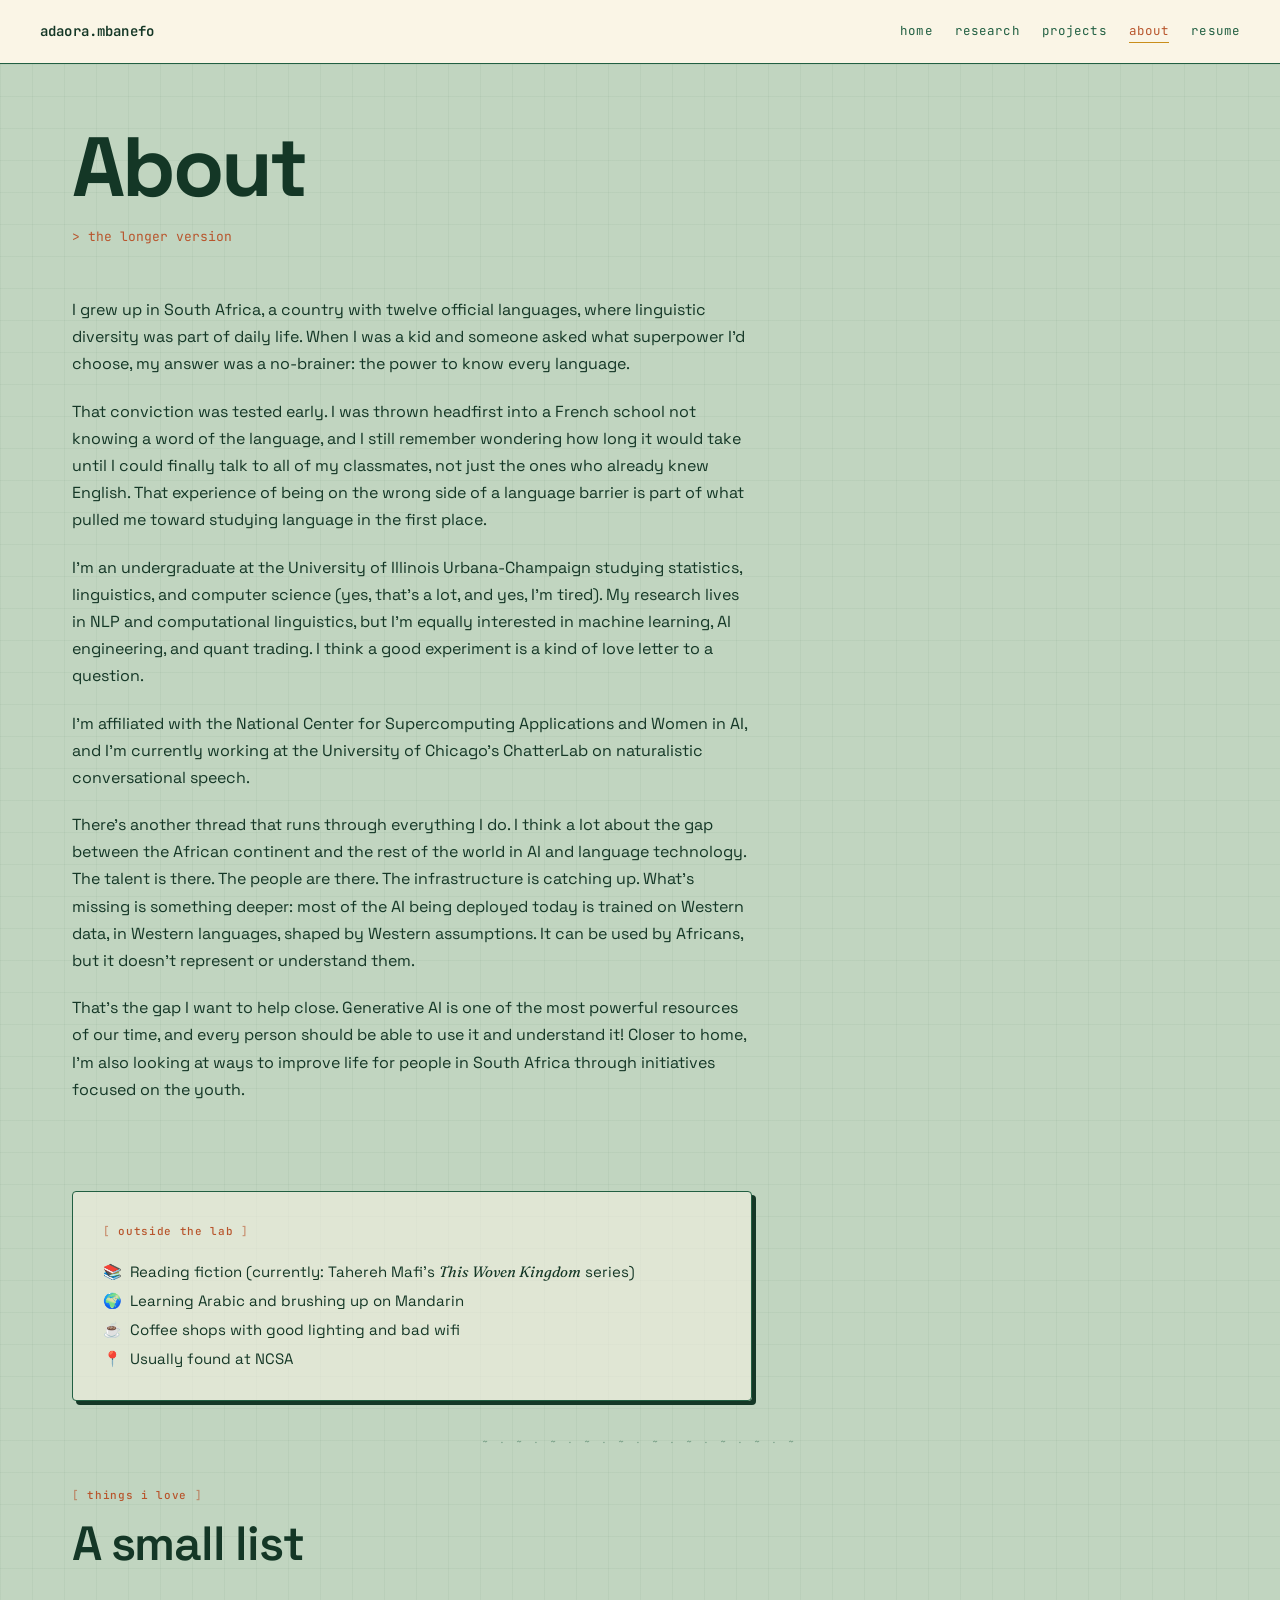
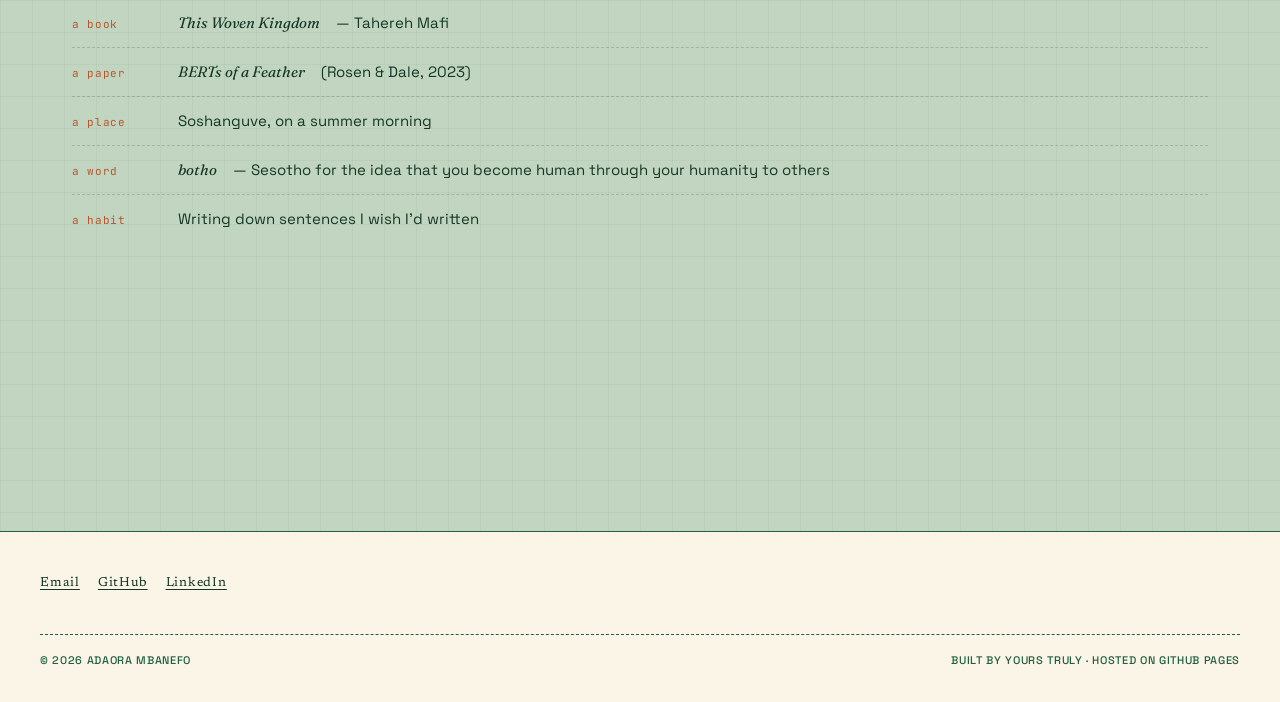
==== about/index.html @ de164f48 "techy style update" ====
<!DOCTYPE html>
<html lang="en">
<head>
  <meta charset="UTF-8">
  <meta name="viewport" content="width=device-width, initial-scale=1.0">
  <title>About — Adaora Mbanefo</title>
  <meta name="description" content="A little about Adaora — beyond the research.">
  <link rel="stylesheet" type="text/css" href="/style.css">
</head>
<body>

  <header>
    <div class="nav-inner">
      <a href="/" class="brand">adaora.mbanefo</a>
      <nav>
        <ul>
          <li><a href="/">home</a></li>
          <li><a href="/research/">research</a></li>
          <li><a href="/projects/">projects</a></li>
          <li><a href="/about/" class="active">about</a></li>
          <li><a href="/resume/">resume</a></li>
        </ul>
      </nav>
    </div>
  </header>

  <main>

    <section class="reveal page-head">
      <h1 class="page-title">About</h1>
      <p class="page-subtitle">&gt; the longer version</p>
    </section>

    <section class="about-body">
      <p>
        I grew up in South Africa, a country with twelve official
        languages, where linguistic diversity was part of daily life.
        When I was a kid and someone asked what superpower I'd choose,
        my answer was a no-brainer: the power to know every language.
      </p>

      <p>
        That conviction was tested early. I was thrown headfirst into a
        French school not knowing a word of the language, and I still
        remember wondering how long it would take until I could finally
        talk to all of my classmates, not just the ones who already knew
        English. That experience of being on the wrong side of a
        language barrier is part of what pulled me toward studying
        language in the first place.
      </p>

      <p>
        I'm an undergraduate at the University of Illinois Urbana-Champaign
        studying statistics, linguistics, and computer science (yes,
        that's a lot, and yes, I'm tired). My research lives in NLP and
        computational linguistics, but I'm equally interested in machine
        learning, AI engineering, and quant trading. I think a good
        experiment is a kind of love letter to a question.
      </p>

      <p>
        I'm affiliated with the National Center for Supercomputing
        Applications and Women in AI, and I'm currently working at the
        University of Chicago's ChatterLab on naturalistic conversational
        speech.
      </p>

      <p>
        There's another thread that runs through everything I do. I
        think a lot about the gap between the African continent and the
        rest of the world in AI and language technology. The talent is
        there. The people are there. The infrastructure is catching up.
        What's missing is something deeper: most of the AI being
        deployed today is trained on Western data, in Western languages,
        shaped by Western assumptions. It can be used by Africans, but
        it doesn't represent or understand them.
      </p>

      <p>
        That's the gap I want to help close. Generative AI is one of the
        most powerful resources of our time, and every person should be
        able to use it and understand it! Closer to home, I'm also
        looking at ways to improve life for people in South Africa
        through initiatives focused on the youth.
      </p>
    </section>

    <div class="about-lab-block">
      <p class="eyebrow" style="margin-bottom: 16px;">outside the lab</p>
      <ul class="outside-list">
        <li>📚 &nbsp;Reading fiction (currently: Tahereh Mafi's <em>This Woven Kingdom</em> series)</li>
        <li>🌍 &nbsp;Learning Arabic and brushing up on Mandarin</li>
        <li>☕ &nbsp;Coffee shops with good lighting and bad wifi</li>
        <li>📍 &nbsp;Usually found at NCSA</li>
      </ul>
    </div>

    <div class="ascii-rule">~ &middot; ~ &middot; ~ &middot; ~ &middot; ~ &middot; ~ &middot; ~ &middot; ~ &middot; ~ &middot; ~</div>

    <!-- things i love -->
    <section>
      <p class="eyebrow">things i love</p>
      <h2>A small list</h2>
      <div class="things-list">
        <ul>
          <li><span class="kind">a book</span><em>This Woven Kingdom</em> &mdash; Tahereh Mafi</li>
          <li><span class="kind">a paper</span><em>BERTs of a Feather</em> (Rosen &amp; Dale, 2023)</li>
          <li><span class="kind">a place</span>Soshanguve, on a summer morning</li>
          <li><span class="kind">a word</span><em>botho</em> &mdash; Sesotho for the idea that you become human through your humanity to others</li>
          <li><span class="kind">a habit</span>Writing down sentences I wish I'd written</li>
        </ul>
      </div>
    </section>

  </main>

  <footer>
    <div class="footer-inner">
      <div>
        <div class="footer-links">
          <a href="mailto:adaorambanefo@gmail.com">Email</a>
          <a href="https://github.com/adodobird8" target="_blank" rel="noopener">GitHub</a>
          <a href="https://www.linkedin.com/in/adaora-mbanefo/" target="_blank" rel="noopener">LinkedIn</a>
        </div>
      </div>
      <div class="footer-copy">
        <span>&copy; 2026 Adaora Mbanefo</span>
        <span>Built by yours truly &middot; Hosted on GitHub Pages</span>
      </div>
    </div>
  </footer>

  <script src="/script.js" defer></script>
</body>
</html>
---- style.css ----
/* adaora mbanefo's personal site.
   sage + cream + mustard. serif body, characterful display. */

@import url('https://fonts.googleapis.com/css2?family=Caveat:wght@400;500&family=Fraunces:ital,opsz,wght,SOFT,WONK@0,9..144,400..700,0..100,0..1;1,9..144,400..700,0..100,0..1&family=JetBrains+Mono:wght@400;500;600&family=Newsreader:ital,opsz,wght@0,6..72,400..700;1,6..72,400..700&family=Space+Grotesk:wght@400;500;600;700&display=swap');

:root {
  --sage:        #c1d5c0;   /* original bg, kept */
  --sage-soft:   #d4e3d3;
  --sage-deep:   #a8c4a7;
  --forest:      #215f42;   /* original text, kept */
  --forest-ink:  #143726;
  --cream:       #faf5e6;
  --cream-warm:  #f3ead2;
  --mustard:     #c98e1a;
  --rust:        #b8552c;
  --ink:         #1a1a1a;

  --serif:      'Fraunces', 'Cormorant Garamond', Georgia, serif;
  --serif-body: 'Newsreader', 'Source Serif', Georgia, serif;
  --mono:       'Space Grotesk', 'Helvetica Neue', sans-serif;
  --mono-code:  'JetBrains Mono', 'Menlo', monospace;
  --sans-bold:  'Space Grotesk', 'Helvetica Neue', sans-serif;
  --script:     'Caveat', cursive;

  --maxw: 1200px;
}

* { box-sizing: border-box; }

html { scroll-behavior: smooth; }

body {
  font-family: var(--serif-body);
  font-size: 16px;
  line-height: 1.7;
  color: var(--forest-ink);
  background-color: var(--sage);
  margin: 0;
  padding: 0;
  /* techy grid pattern */
  background-image:
    linear-gradient(rgba(20,55,38,0.04) 1px, transparent 1px),
    linear-gradient(90deg, rgba(20,55,38,0.04) 1px, transparent 1px);
  background-size: 32px 32px;
}

::selection { background: var(--mustard); color: var(--cream); }

/* header / nav */

header {
  background: var(--cream);
  border-bottom: 1px solid var(--forest);
  padding: 18px 32px;
  position: sticky;
  top: 0;
  z-index: 50;
}

.nav-inner {
  max-width: var(--maxw);
  margin: 0 auto;
  display: flex;
  justify-content: space-between;
  align-items: center;
  flex-wrap: wrap;
  gap: 16px;
}

.brand {
  font-family: var(--mono-code);
  font-size: 14px;
  font-weight: 600;
  letter-spacing: 0.01em;
  color: var(--forest-ink);
  text-decoration: none;
  display: flex;
  align-items: baseline;
  gap: 8px;
}
.brand .dot { color: var(--mustard); font-size: 20px; line-height: 0; }

nav ul {
  list-style: none;
  margin: 0;
  padding: 0;
  display: flex;
  flex-wrap: wrap;
  gap: 22px;
}

nav ul li a {
  color: var(--forest);
  text-decoration: none;
  font-family: var(--mono-code);
  font-size: 12.5px;
  font-weight: 400;
  letter-spacing: 0.01em;
  text-transform: none;
  position: relative;
  padding: 4px 0;
  transition: color 0.2s;
}

nav ul li a::after {
  content: "";
  position: absolute;
  left: 0;
  bottom: 0;
  width: 0;
  height: 1.5px;
  background: var(--mustard);
  transition: width 0.25s ease;
}

nav ul li a:hover { color: var(--rust); }
nav ul li a:hover::after { width: 100%; }
nav ul li a.active { color: var(--rust); }
nav ul li a.active::after { width: 100%; }

/* layout */

main {
  max-width: var(--maxw);
  margin: 0 auto;
  padding: 64px 32px 120px;
}

section { margin-bottom: 88px; }

/* typography */

h1, h2, h3 {
  font-family: var(--serif);
  font-weight: 450;
  color: var(--forest-ink);
  font-variation-settings: 'SOFT' 50, 'WONK' 0;
}

h1 {
  font-family: var(--sans-bold);
  font-size: clamp(56px, 11vw, 124px);
  line-height: 0.92;
  letter-spacing: -0.045em;
  margin: 0 0 8px;
  font-weight: 700;
  padding-bottom: 4px;
}

h1 .accent { color: var(--mustard); font-style: normal; font-weight: 700; }

.name-pronunciation {
  font-family: var(--script);
  font-size: 40px;
  font-weight: 500;
  color: var(--rust);
  margin: 0;
  letter-spacing: 0.01em;
  line-height: 1;
  display: inline-block;
}

h2 {
  font-family: var(--sans-bold);
  font-size: clamp(32px, 5vw, 48px);
  line-height: 1.1;
  letter-spacing: -0.025em;
  margin: 0 0 24px;
  font-weight: 600;
  padding-bottom: 4px;
}

h3 {
  font-family: var(--sans-bold);
  font-size: 22px;
  line-height: 1.25;
  margin: 0 0 8px;
  font-weight: 600;
  letter-spacing: -0.015em;
  padding-bottom: 2px;
}

.eyebrow {
  font-family: var(--mono-code);
  font-size: 11px;
  font-weight: 500;
  letter-spacing: 0.06em;
  text-transform: lowercase;
  color: var(--rust);
  margin-bottom: 14px;
  display: inline-block;
}
.eyebrow::before {
  content: "[ ";
  opacity: 0.6;
}
.eyebrow::after {
  content: " ]";
  opacity: 0.6;
}

p { margin: 0 0 18px; }

a { color: var(--forest); text-decoration: underline; text-decoration-thickness: 1px; text-underline-offset: 3px; }
a:hover { color: var(--rust); }

/* hero */

.hero {
  padding-top: 24px;
  padding-bottom: 32px;
  position: relative;
}

.hero .meta {
  display: block;
  font-family: var(--mono-code);
  font-size: 12px;
  font-weight: 400;
  letter-spacing: 0.01em;
  text-transform: none;
  color: var(--forest);
  margin-bottom: 28px;
}
.hero .meta::before {
  content: "~/ ";
  color: var(--rust);
  font-weight: 500;
}
.hero .meta span {
  display: inline;
  margin-right: 4px;
}
.hero .meta span::before {
  content: "";
  display: none;
}
.hero .meta span:not(:last-child)::after {
  content: " · ";
  color: var(--forest);
  opacity: 0.4;
  margin: 0 4px;
}

.hero-bio {
  max-width: 640px;
  font-family: var(--sans-bold);
  font-size: 16px;
  font-weight: 400;
  line-height: 1.65;
  margin-top: 26px;
}

/* card / panel */

.panel {
  background: var(--cream);
  border: 1px solid var(--forest);
  padding: 28px 32px;
  position: relative;
}

.panel + .panel { margin-top: 20px; }

.panel-warm {
  background: var(--cream-warm);
}

/* dashed divider in the indie-web spirit */
.divider {
  border: none;
  border-top: 1px dashed var(--forest);
  margin: 64px 0;
  opacity: 0.5;
}

/* two-column */

.two-col {
  display: grid;
  grid-template-columns: 1fr 1fr;
  gap: 48px;
}
@media (max-width: 720px) {
  .two-col { grid-template-columns: 1fr; gap: 32px; }
}

/* tag chips */

.chips {
  display: flex;
  flex-wrap: wrap;
  gap: 12px 14px;
  margin-top: 16px;
  padding: 4px 0 6px;
}
.chip {
  font-family: var(--mono-code);
  font-size: 12.5px;
  font-weight: 400;
  letter-spacing: 0.005em;
  padding: 9px 16px;
  background: var(--cream);
  border: 1px solid var(--forest);
  color: var(--forest-ink);
  border-radius: 999px;
  display: inline-block;
  box-shadow: 3px 3px 0 var(--forest-ink);
  transform: translate(-1.5px, -1.5px);
  transition: transform 0.2s cubic-bezier(0.34, 1.56, 0.64, 1), box-shadow 0.2s, background 0.2s;
  cursor: default;
  white-space: nowrap;
}
.chip:hover {
  transform: translate(-4px, -4px);
  box-shadow: 6px 6px 0 var(--forest-ink);
  background: var(--cream-warm);
}
.chip-mustard {
  background: var(--mustard);
  color: var(--forest-ink);
  border-color: var(--forest-ink);
  font-weight: 600;
}
.chip-mustard::before { content: "→ "; }
.chip-mustard:hover { background: var(--mustard); }

/* project / research grid */

.grid {
  display: grid;
  grid-template-columns: repeat(2, 1fr);
  gap: 24px;
}
@media (max-width: 720px) {
  .grid { grid-template-columns: 1fr; }
}

.card {
  background: var(--cream);
  border: 1px solid var(--forest);
  padding: 28px;
  display: flex;
  flex-direction: column;
  gap: 12px;
  transition: transform 0.3s cubic-bezier(0.34, 1.56, 0.64, 1), box-shadow 0.3s;
  position: relative;
}
.card:hover {
  transform: translate(-4px, -4px);
  box-shadow: 8px 8px 0 var(--forest-ink);
}

/* Scroll-reveal: sections fade up as they enter view */
.reveal-on-scroll {
  opacity: 0;
  transform: translateY(24px);
  transition: opacity 0.7s ease, transform 0.7s cubic-bezier(0.22, 1, 0.36, 1);
}
.reveal-on-scroll.is-visible {
  opacity: 1;
  transform: translateY(0);
}

/* Floating background doodles */
.doodle {
  position: absolute;
  pointer-events: none;
  opacity: 0.35;
  z-index: 0;
}
.doodle-squiggle {
  animation: doodle-drift 8s ease-in-out infinite;
}
@keyframes doodle-drift {
  0%, 100% { transform: translate(0, 0) rotate(0deg); }
  50% { transform: translate(4px, -6px) rotate(3deg); }
}
.card .card-meta {
  font-family: var(--mono);
  font-size: 11px;
  letter-spacing: 0.12em;
  text-transform: uppercase;
  color: var(--rust);
}
.card h3 { font-size: 26px; margin: 0; }
.card p { font-size: 14px; margin: 0; }
.card .card-links {
  margin-top: auto;
  display: flex;
  gap: 16px;
  font-size: 12px;
  letter-spacing: 0.06em;
  text-transform: uppercase;
  padding-top: 12px;
}

/* workshop / "coming soon" section */

.workshop-intro {
  font-family: var(--serif);
  font-style: italic;
  font-size: 24px;
  color: var(--forest);
  margin: 0 0 36px;
  letter-spacing: 0.01em;
}

.workshop-grid {
  display: grid;
  grid-template-columns: repeat(2, 1fr);
  gap: 16px;
  margin-top: 16px;
}
@media (max-width: 720px) {
  .workshop-grid { grid-template-columns: 1fr; }
}

.workshop-card {
  border: 1.5px dashed var(--forest);
  background: rgba(243, 234, 210, 0.5);
  padding: 22px 24px;
  border-radius: 4px;
  display: flex;
  flex-direction: column;
  gap: 14px;
}
.workshop-card h3 {
  font-family: var(--sans-bold);
  font-size: 19px;
  font-weight: 600;
  letter-spacing: -0.015em;
  line-height: 1.1;
  margin: 0;
  color: var(--forest-ink);
}

.workshop-pending {
  text-align: center;
  font-family: var(--mono);
  font-size: 12px;
  letter-spacing: 0.4em;
  text-transform: uppercase;
  color: var(--rust);
  margin-top: 44px;
  font-style: italic;
  opacity: 0.85;
}

/* research entries */

.research-entries {
  margin-top: 24px;
}
.research-entry {
  border-left: 2px solid var(--forest);
  padding: 4px 0 4px 26px;
  margin-bottom: 44px;
}
.research-lab {
  font-family: var(--mono-code);
  font-size: 12px;
  color: var(--rust);
  margin: 0 0 8px;
  letter-spacing: 0.01em;
}
.research-entry h2 {
  font-family: var(--sans-bold);
  font-size: clamp(22px, 3vw, 28px);
  font-weight: 600;
  letter-spacing: -0.015em;
  line-height: 1.12;
  margin: 0 0 10px;
}
.research-people {
  font-family: var(--mono-code);
  font-size: 12.5px;
  color: var(--forest);
  margin: 0 0 16px;
}
.research-people .with-label {
  color: var(--rust);
  font-size: 12.5px;
  margin-right: 6px;
}
.research-entry p {
  font-family: var(--sans-bold);
  max-width: 720px;
  font-size: 14.5px;
  line-height: 1.65;
  margin: 0 0 12px;
}
.research-entry p:last-child {
  margin-bottom: 0;
}

/* lists for research */

.pubs { list-style: none; margin: 0; padding: 0; }
.pubs li {
  border-top: 1px solid var(--forest);
  padding: 24px 0;
  display: grid;
  grid-template-columns: 100px 1fr;
  gap: 24px;
  align-items: start;
}
.pubs li:last-child { border-bottom: 1px solid var(--forest); }
.pubs .year {
  font-family: var(--mono);
  font-size: 13px;
  letter-spacing: 0.1em;
  color: var(--rust);
  padding-top: 4px;
}
.pubs .pub-title { font-family: var(--serif); font-size: 22px; line-height: 1.25; margin-bottom: 8px; }
.pubs .pub-meta { font-size: 13px; color: var(--forest); margin-bottom: 6px; }
.pubs .pub-status {
  display: inline-block;
  font-family: var(--mono);
  font-size: 10px;
  letter-spacing: 0.1em;
  text-transform: uppercase;
  padding: 3px 8px;
  background: var(--sage-soft);
  border: 1px solid var(--forest);
  margin-top: 6px;
}
@media (max-width: 600px) {
  .pubs li { grid-template-columns: 1fr; gap: 8px; }
}

/* resume styles */

.resume {
  background: var(--cream);
  border: 1px solid var(--forest);
  padding: 56px 64px;
}
@media (max-width: 720px) {
  .resume { padding: 32px 24px; }
}

.resume h2 {
  font-size: 36px;
  margin-top: 36px;
  margin-bottom: 16px;
  border-bottom: 1px solid var(--forest);
  padding-bottom: 8px;
}
.resume h2:first-of-type { margin-top: 0; }
.resume .resume-item { margin-bottom: 20px; }
.resume .resume-item .row {
  display: flex;
  justify-content: space-between;
  flex-wrap: wrap;
  gap: 8px;
  margin-bottom: 4px;
}
.resume .resume-item .role { font-weight: 700; }
.resume .resume-item .when {
  font-family: var(--mono);
  font-size: 12px;
  color: var(--rust);
  letter-spacing: 0.06em;
}
.resume .resume-item ul {
  margin: 6px 0 0;
  padding-left: 18px;
  font-size: 14px;
}
.resume .resume-item ul li { margin-bottom: 4px; }

.resume .download {
  display: inline-block;
  margin-top: 24px;
  padding: 10px 20px;
  background: var(--mustard);
  color: var(--cream);
  text-decoration: none;
  font-family: var(--mono);
  font-size: 12px;
  letter-spacing: 0.12em;
  text-transform: uppercase;
  border: 1px solid var(--forest-ink);
  transition: transform 0.2s;
}
.resume .download:hover { transform: translate(-2px, -2px); box-shadow: 4px 4px 0 var(--forest-ink); color: var(--cream); }

/* currently — bulletin board with sticky notes */

.corkboard {
  display: grid;
  grid-template-columns: repeat(2, 1fr);
  gap: 24px 18px;
  padding: 22px 8px 30px;
}
@media (max-width: 620px) {
  .corkboard { grid-template-columns: 1fr; }
}

.sticky {
  padding: 22px 20px;
  min-height: 90px;
  font-family: var(--serif-body);
  font-size: 14.5px;
  line-height: 1.55;
  color: var(--forest-ink);
  position: relative;
  transition: transform 0.3s cubic-bezier(0.34, 1.56, 0.64, 1), box-shadow 0.3s;
  box-shadow: 3px 4px 0 rgba(20,55,38,0.15);
}
.sticky:hover {
  transform: scale(1.05) rotate(0deg) !important;
  box-shadow: 5px 6px 0 rgba(20,55,38,0.25);
  z-index: 10;
}
.sticky em {
  font-family: var(--serif);
  font-variation-settings: 'SOFT' 60;
}
.sticky-label {
  font-family: var(--mono);
  font-size: 10px;
  font-weight: 600;
  letter-spacing: 0.14em;
  text-transform: uppercase;
  color: var(--rust);
  margin-bottom: 8px;
  display: block;
}
.sticky-1 { background: #f5e2a3; transform: rotate(-2.5deg); }
.sticky-2 { background: #f3ead2; transform: rotate(1.5deg); }
.sticky-3 { background: #e8d5c4; transform: rotate(-1deg); }
.sticky-4 { background: #d4e3d3; transform: rotate(2deg); }

.pushpin {
  position: absolute;
  top: -6px;
  left: 50%;
  transform: translateX(-50%);
  width: 12px;
  height: 12px;
  border-radius: 50%;
  background: radial-gradient(circle at 30% 30%, #d63d2a, #8b1a0f);
  box-shadow: 0 2px 3px rgba(0,0,0,0.3);
}

/* section headings with permanent squiggle underline */

.section-h {
  display: inline-block;
  position: relative;
  padding-bottom: 14px;
}
.section-h .squiggle {
  position: absolute;
  bottom: 0;
  left: 0;
  width: 100%;
  height: 10px;
  overflow: visible;
}

/* hero — hand-drawn arrow to adore-ah (flex layout, tip aligned to text center) */

.pron-wrap {
  display: inline-flex;
  align-items: center;
  gap: 4px;
  margin-top: 14px;
}
.arrow-to-pron {
  width: 130px;
  height: 40px;
  flex-shrink: 0;
  pointer-events: none;
}

/* techy project cards */

.project-grid {
  display: grid;
  grid-template-columns: repeat(2, 1fr);
  gap: 16px;
  margin-top: 16px;
}
@media (max-width: 720px) {
  .project-grid { grid-template-columns: 1fr; }
}
.project-card {
  border: 1px solid var(--forest);
  background: var(--cream);
  padding: 22px 24px;
  border-radius: 4px;
  box-shadow: 4px 4px 0 var(--forest-ink);
  transition: transform 0.2s cubic-bezier(0.34, 1.56, 0.64, 1), box-shadow 0.2s;
  display: flex;
  flex-direction: column;
}
.project-card:hover {
  transform: translate(-3px, -3px);
  box-shadow: 7px 7px 0 var(--forest-ink);
}
.project-card .p-meta {
  font-family: var(--mono-code);
  font-size: 10.5px;
  color: var(--rust);
  letter-spacing: 0.04em;
  margin-bottom: 8px;
}
.project-card h3 {
  font-family: var(--sans-bold);
  font-size: 19px;
  font-weight: 600;
  letter-spacing: -0.015em;
  margin: 0 0 8px;
}
.project-card p {
  font-family: var(--sans-bold);
  font-size: 13.5px;
  line-height: 1.55;
  margin: 0 0 14px;
  color: var(--forest-ink);
}
.p-tags { display: flex; flex-wrap: wrap; gap: 6px; margin-top: auto; }
.p-tags span {
  font-family: var(--mono-code);
  font-size: 10px;
  padding: 4px 9px;
  border: 1px solid rgba(20,55,38,0.3);
  border-radius: 999px;
  color: var(--forest);
}
.p-links {
  margin-top: 14px;
  font-family: var(--mono-code);
  font-size: 12px;
}
.p-links a { color: var(--forest); text-decoration: none; border-bottom: 1px dashed var(--forest); }
.p-links a:hover { color: var(--rust); border-color: var(--rust); }
.workshop-intro {
  font-family: var(--mono-code);
  font-size: 13px;
  color: var(--forest);
  margin: 0 0 16px;
  opacity: 0.8;
}

/* internal page headers (techy) */

.page-head { margin-bottom: 48px; }
.page-title {
  font-family: var(--sans-bold);
  font-size: clamp(48px, 8vw, 84px);
  font-weight: 700;
  letter-spacing: -0.035em;
  line-height: 0.95;
  margin: 0;
  color: var(--forest-ink);
}
.page-subtitle {
  font-family: var(--mono-code);
  font-size: 13px;
  color: var(--rust);
  margin: 14px 0 0;
}
.page-subtitle a { color: var(--forest); }
.more-coming {
  text-align: center;
  font-family: var(--mono-code);
  font-size: 13px;
  color: var(--forest);
  opacity: 0.7;
}

/* about page body */

.about-body {
  max-width: 680px;
}
.about-body p {
  font-family: var(--sans-bold);
  font-size: 16px;
  line-height: 1.7;
  margin: 0 0 20px;
  color: var(--forest-ink);
}
.about-lab-block {
  border: 1px solid var(--forest);
  background: rgba(250, 245, 230, 0.55);
  padding: 26px 30px;
  border-radius: 4px;
  box-shadow: 4px 4px 0 var(--forest-ink);
  max-width: 680px;
  margin-top: 36px;
}
.outside-list {
  list-style: none;
  padding: 0;
  margin: 0;
  font-family: var(--sans-bold);
  font-size: 15px;
  line-height: 1.95;
}
.outside-list em { font-family: var(--serif); font-style: italic; }

/* about — things i love list */

.things-list ul { list-style: none; padding: 0; margin: 0; }
.things-list li {
  font-family: var(--sans-bold);
  font-size: 15px;
  line-height: 1.6;
  padding: 12px 0;
  border-bottom: 1px dashed rgba(20,55,38,0.2);
  display: flex;
  gap: 16px;
  align-items: baseline;
}
.things-list li:last-child { border-bottom: none; }
.things-list .kind {
  font-family: var(--mono-code);
  font-size: 11px;
  color: var(--rust);
  letter-spacing: 0.06em;
  flex-shrink: 0;
  width: 90px;
}
.things-list em { font-family: var(--serif); font-style: italic; }

/* rotating tesseract wireframe (techy background element) */
.tesseract-bg {
  position: absolute;
  top: 0;
  right: -180px;
  width: 480px;
  height: 480px;
  opacity: 0.45;
  pointer-events: none;
  animation: tesseract-spin 60s linear infinite;
  z-index: 1;
}
.tesseract-bg svg { width: 100%; height: 100%; display: block; }
@keyframes tesseract-spin {
  from { transform: rotate(0deg); }
  to   { transform: rotate(360deg); }
}
@media (max-width: 720px) {
  .tesseract-bg {
    width: 320px; height: 320px;
    right: -120px; opacity: 0.3;
  }
}
.hero { position: relative; overflow-x: hidden; overflow-y: visible; }
.hero > * { position: relative; z-index: 2; }
.hero > .tesseract-bg { z-index: 1; }

/* motivation block — code-comment framing (replaces africa panel) */

.motivation-block {
  border: 1px solid var(--forest);
  background: rgba(250, 245, 230, 0.55);
  padding: 34px 36px 30px;
  border-radius: 4px;
  font-family: var(--sans-bold);
  font-size: 15.5px;
  line-height: 1.65;
  color: var(--forest-ink);
  position: relative;
  max-width: 720px;
  box-shadow: 4px 4px 0 var(--forest-ink);
  margin-top: 16px;
}
.motivation-block::before {
  content: "// why this matters";
  position: absolute;
  top: -10px;
  left: 26px;
  background: var(--sage);
  padding: 0 12px;
  font-family: var(--mono-code);
  font-size: 11px;
  color: var(--rust);
  letter-spacing: 0.02em;
}
.motivation-block p { margin: 0 0 12px; }
.motivation-block p:last-child { margin-bottom: 0; }
.motivation-block em {
  font-family: var(--serif);
  font-style: italic;
  color: var(--forest);
}

/* africa-shaped focus panel (uses actual SVG file with overlay text) */

.africa-panel {
  max-width: 560px;
  margin: 0 auto;
}
.africa-map {
  position: relative;
  width: 100%;
}
.africa-img {
  width: 100%;
  height: auto;
  display: block;
}
.africa-overlay {
  position: absolute;
  top: 20%;
  left: 22%;
  right: 22%;
  font-family: var(--serif-body);
  color: var(--forest-ink);
}
.africa-overlay .eyebrow {
  font-family: var(--mono);
  font-size: 10px;
  font-weight: 600;
  letter-spacing: 0.1em;
  text-transform: uppercase;
  color: var(--rust);
  margin: 0 0 8px;
  display: flex;
  align-items: center;
  gap: 6px;
}
.africa-overlay .eyebrow::before {
  content: "";
  display: inline-block;
  width: 14px;
  height: 1px;
  background: var(--rust);
}
.africa-overlay ul {
  list-style: none;
  padding: 0;
  margin: 0;
  font-size: 11px;
  line-height: 1.5;
}
.africa-overlay li {
  margin-bottom: 4px;
}
.africa-overlay em {
  font-family: var(--serif);
  font-style: italic;
}
@media (max-width: 720px) {
  .africa-overlay {
    top: 22%;
    left: 24%;
    right: 22%;
    font-size: 10px;
  }
  .africa-overlay ul { font-size: 10px; }
}

/* corner star on featured work card */

.corner-star {
  position: absolute;
  top: -10px;
  right: -10px;
  transform: rotate(15deg);
  z-index: 2;
}

/* work card colour variations (straight, but not monochrome) */

.card-cream { background: var(--cream); }
.card-warm  { background: var(--cream-warm); }
.card-sage  { background: var(--sage-soft); }

/* footer */

footer {
  background: var(--cream);
  border-top: 1px solid var(--forest);
  padding: 40px 32px 32px;
  margin-top: 80px;
}
.footer-inner {
  max-width: var(--maxw);
  margin: 0 auto;
  display: flex;
  flex-wrap: wrap;
  gap: 32px;
  justify-content: space-between;
  align-items: flex-end;
}
.footer-links {
  display: flex;
  flex-wrap: wrap;
  gap: 18px;
  font-size: 13px;
  letter-spacing: 0.06em;
}
.footer-links a { color: var(--forest-ink); }
.footer-tag {
  font-family: var(--serif);
  font-style: italic;
  font-size: 18px;
  color: var(--forest);
}
.footer-copy {
  width: 100%;
  font-family: var(--mono);
  font-size: 11px;
  letter-spacing: 0.06em;
  text-transform: uppercase;
  font-weight: 500;
  color: var(--forest);
  border-top: 1px dashed var(--forest);
  padding-top: 16px;
  margin-top: 8px;
  display: flex;
  justify-content: space-between;
  flex-wrap: wrap;
  gap: 12px;
}

/* decorative monospace flourish */

.ascii-rule {
  font-family: var(--mono);
  font-size: 10px;
  letter-spacing: 0.5em;
  color: var(--forest);
  opacity: 0.5;
  margin: 32px 0;
  text-align: center;
  white-space: nowrap;
  overflow: hidden;
}

/* page-load reveal */
@keyframes rise {
  from { opacity: 0; transform: translateY(8px); }
  to   { opacity: 1; transform: translateY(0); }
}
.reveal > * { animation: rise 0.7s ease both; }
.reveal > *:nth-child(1) { animation-delay: 0.05s; }
.reveal > *:nth-child(2) { animation-delay: 0.15s; }
.reveal > *:nth-child(3) { animation-delay: 0.25s; }
.reveal > *:nth-child(4) { animation-delay: 0.35s; }
.reveal > *:nth-child(5) { animation-delay: 0.45s; }
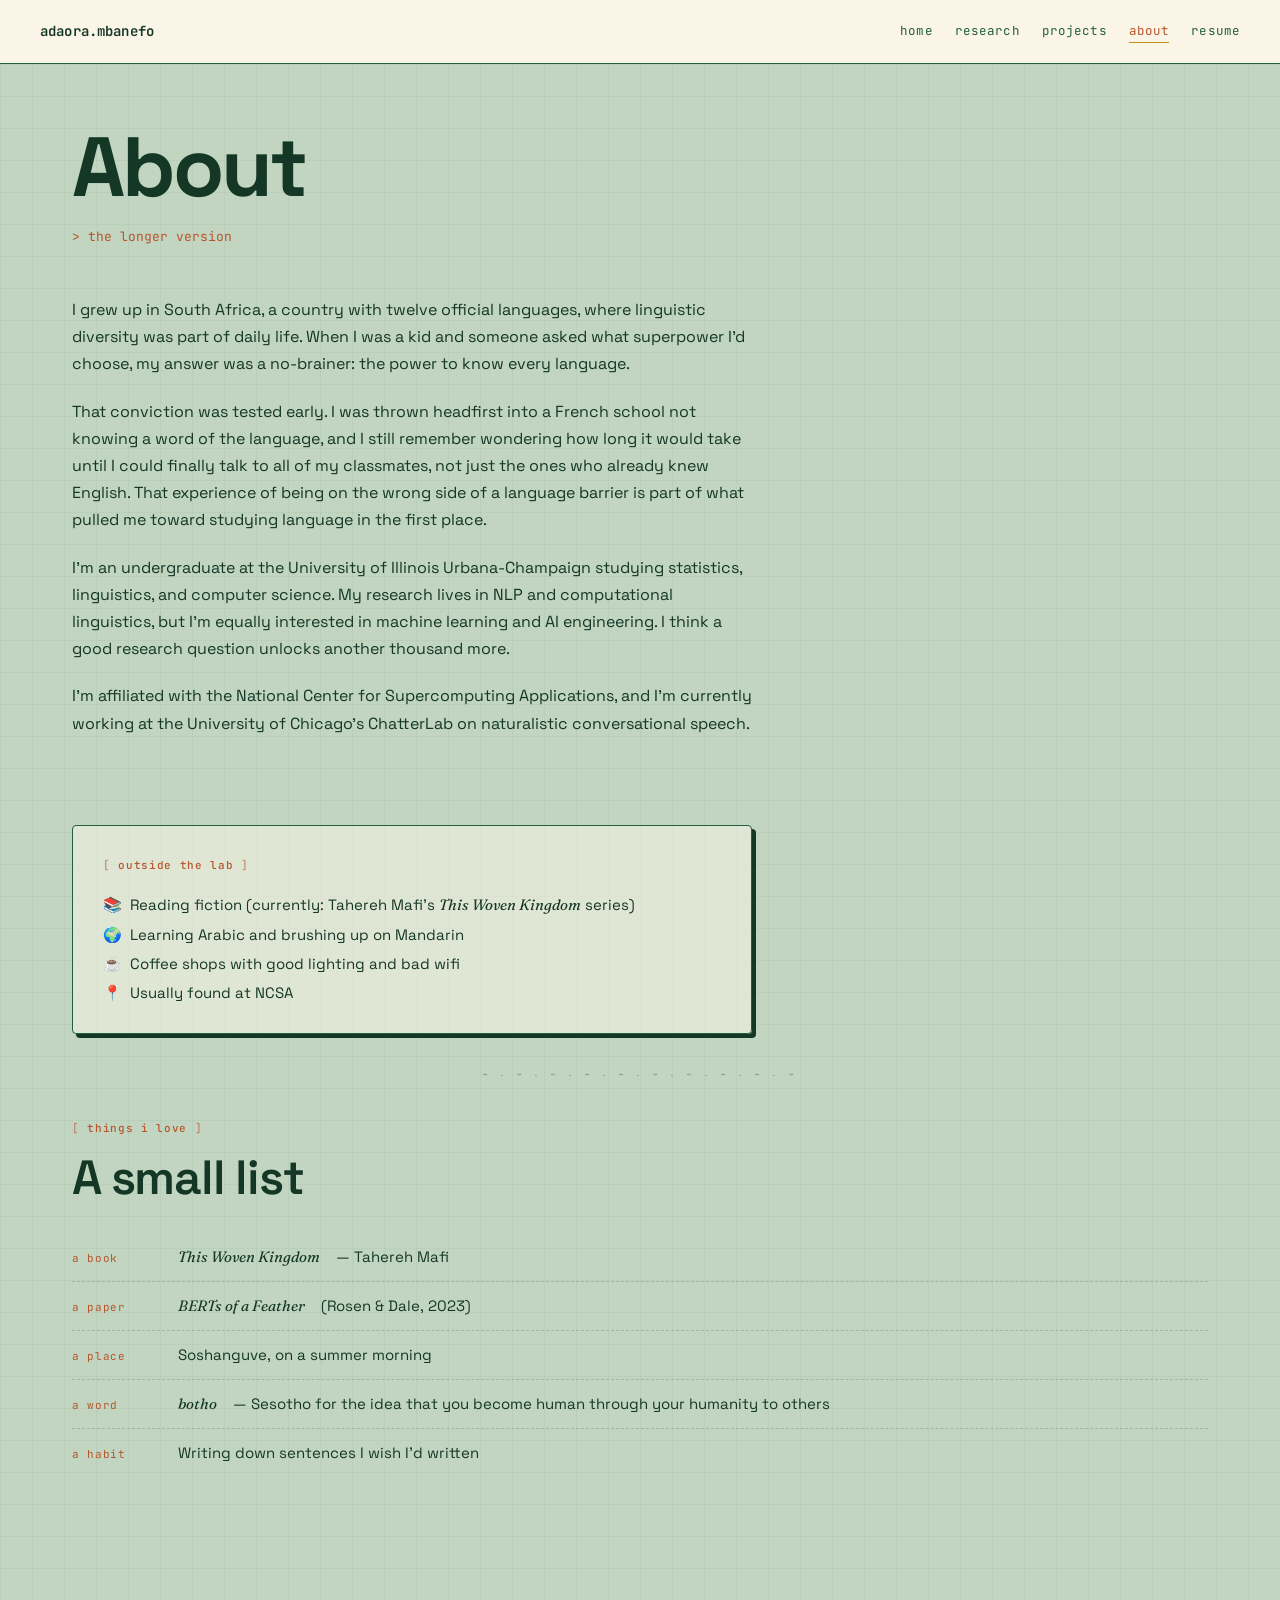
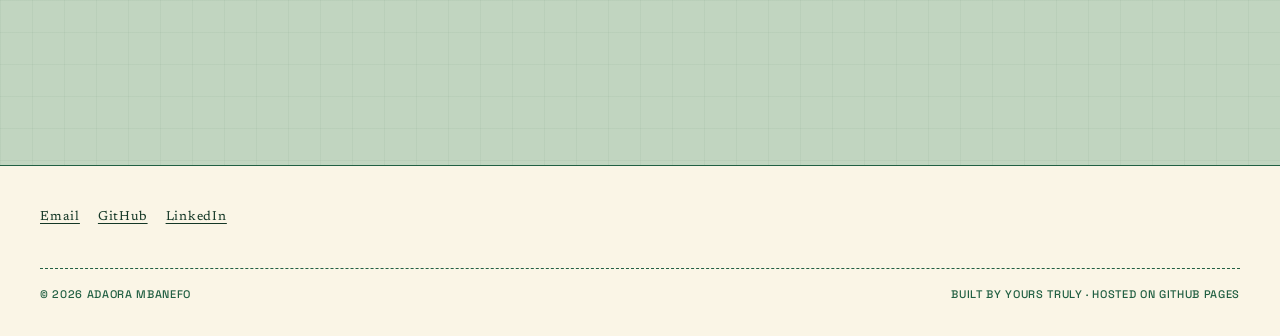
==== commit f0586727: "rotating cube fix" ====
--- a/about/index.html
+++ b/about/index.html
@@ -51,37 +51,16 @@
 
       <p>
         I'm an undergraduate at the University of Illinois Urbana-Champaign
-        studying statistics, linguistics, and computer science (yes,
-        that's a lot, and yes, I'm tired). My research lives in NLP and
-        computational linguistics, but I'm equally interested in machine
-        learning, AI engineering, and quant trading. I think a good
-        experiment is a kind of love letter to a question.
+        studying statistics, linguistics, and computer science. My research
+        lives in NLP and computational linguistics, but I'm equally
+        interested in machine learning and AI engineering. I think a good
+        research question unlocks another thousand more.
       </p>
 
       <p>
         I'm affiliated with the National Center for Supercomputing
-        Applications and Women in AI, and I'm currently working at the
-        University of Chicago's ChatterLab on naturalistic conversational
-        speech.
-      </p>
-
-      <p>
-        There's another thread that runs through everything I do. I
-        think a lot about the gap between the African continent and the
-        rest of the world in AI and language technology. The talent is
-        there. The people are there. The infrastructure is catching up.
-        What's missing is something deeper: most of the AI being
-        deployed today is trained on Western data, in Western languages,
-        shaped by Western assumptions. It can be used by Africans, but
-        it doesn't represent or understand them.
-      </p>
-
-      <p>
-        That's the gap I want to help close. Generative AI is one of the
-        most powerful resources of our time, and every person should be
-        able to use it and understand it! Closer to home, I'm also
-        looking at ways to improve life for people in South Africa
-        through initiatives focused on the youth.
+        Applications, and I'm currently working at the University of
+        Chicago's ChatterLab on naturalistic conversational speech.
       </p>
     </section>
 
--- a/style.css
+++ b/style.css
@@ -281,8 +281,13 @@
   grid-template-columns: 1fr 1fr;
   gap: 48px;
 }
+.interests-cols {
+  grid-template-columns: 1.2fr 0.8fr;
+  align-items: start;
+}
 @media (max-width: 720px) {
   .two-col { grid-template-columns: 1fr; gap: 32px; }
+  .interests-cols { grid-template-columns: 1fr; }
 }
 
 /* tag chips */
@@ -325,6 +330,20 @@
 .chip-mustard::before { content: "→ "; }
 .chip-mustard:hover { background: var(--mustard); }
 
+/* see-through workshop bubbles */
+.chip-ghost {
+  background: transparent;
+  box-shadow: none;
+  transform: none;
+  border-style: dashed;
+  color: var(--forest);
+}
+.chip-ghost:hover {
+  background: rgba(250, 245, 230, 0.4);
+  box-shadow: none;
+  transform: translateY(-2px);
+}
+
 /* project / research grid */
 
 .grid {
@@ -471,6 +490,7 @@
   letter-spacing: -0.015em;
   line-height: 1.12;
   margin: 0 0 10px;
+  max-width: 720px;
 }
 .research-people {
   font-family: var(--mono-code);
@@ -829,30 +849,28 @@
 }
 .things-list em { font-family: var(--serif); font-style: italic; }
 
-/* rotating tesseract wireframe (techy background element) */
+/* rotating tesseract wireframe (techy background element, SVG self-animates) */
 .tesseract-bg {
   position: absolute;
-  top: 0;
-  right: -180px;
-  width: 480px;
-  height: 480px;
-  opacity: 0.45;
+  top: 40px;
+  right: -60px;
+  width: 400px;
+  height: 400px;
+  opacity: 0.4;
   pointer-events: none;
-  animation: tesseract-spin 60s linear infinite;
   z-index: 1;
 }
 .tesseract-bg svg { width: 100%; height: 100%; display: block; }
-@keyframes tesseract-spin {
-  from { transform: rotate(0deg); }
-  to   { transform: rotate(360deg); }
-}
-@media (max-width: 720px) {
+@media (max-width: 900px) {
   .tesseract-bg {
-    width: 320px; height: 320px;
-    right: -120px; opacity: 0.3;
+    width: 280px; height: 280px;
+    right: -40px; top: 20px; opacity: 0.28;
   }
 }
-.hero { position: relative; overflow-x: hidden; overflow-y: visible; }
+@media (max-width: 620px) {
+  .tesseract-bg { display: none; }
+}
+.hero { position: relative; overflow-x: clip; overflow-y: visible; }
 .hero > * { position: relative; z-index: 2; }
 .hero > .tesseract-bg { z-index: 1; }
 
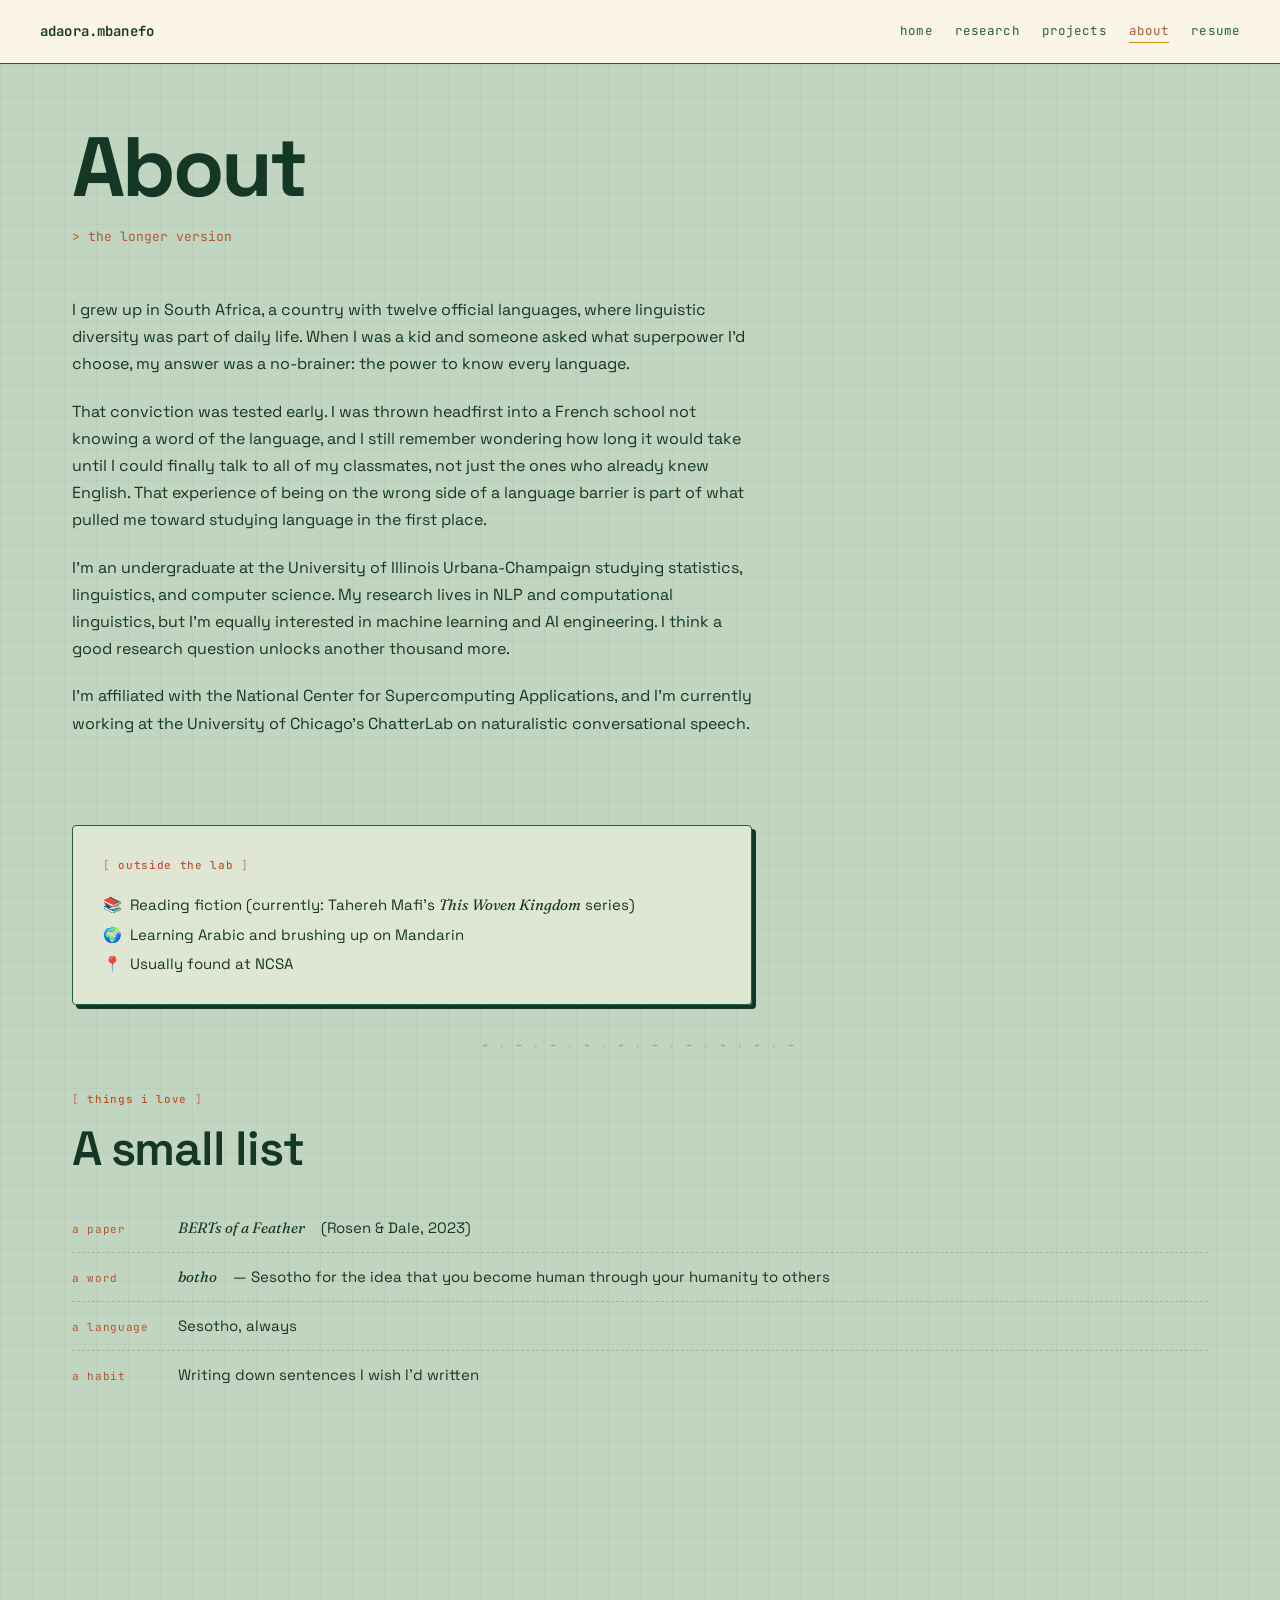
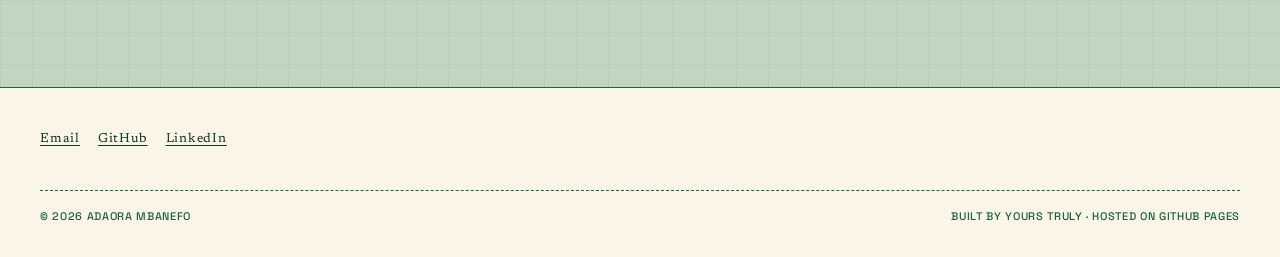
==== commit 50532050: "about page cleanup + research width + presentation link" ====
--- a/about/index.html
+++ b/about/index.html
@@ -69,7 +69,6 @@
       <ul class="outside-list">
         <li>📚 &nbsp;Reading fiction (currently: Tahereh Mafi's <em>This Woven Kingdom</em> series)</li>
         <li>🌍 &nbsp;Learning Arabic and brushing up on Mandarin</li>
-        <li>☕ &nbsp;Coffee shops with good lighting and bad wifi</li>
         <li>📍 &nbsp;Usually found at NCSA</li>
       </ul>
     </div>
@@ -82,10 +81,9 @@
       <h2>A small list</h2>
       <div class="things-list">
         <ul>
-          <li><span class="kind">a book</span><em>This Woven Kingdom</em> &mdash; Tahereh Mafi</li>
           <li><span class="kind">a paper</span><em>BERTs of a Feather</em> (Rosen &amp; Dale, 2023)</li>
-          <li><span class="kind">a place</span>Soshanguve, on a summer morning</li>
           <li><span class="kind">a word</span><em>botho</em> &mdash; Sesotho for the idea that you become human through your humanity to others</li>
+          <li><span class="kind">a language</span>Sesotho, always</li>
           <li><span class="kind">a habit</span>Writing down sentences I wish I'd written</li>
         </ul>
       </div>
--- a/style.css
+++ b/style.css
@@ -210,6 +210,14 @@
   padding-top: 24px;
   padding-bottom: 32px;
   position: relative;
+  display: grid;
+  grid-template-columns: minmax(0, 1fr) 440px;
+  align-items: center;
+  gap: 24px;
+}
+.hero-text { min-width: 0; }
+@media (max-width: 900px) {
+  .hero { grid-template-columns: 1fr; }
 }
 
 .hero .meta {
@@ -485,12 +493,12 @@
 }
 .research-entry h2 {
   font-family: var(--sans-bold);
-  font-size: clamp(22px, 3vw, 28px);
+  font-size: clamp(24px, 3.2vw, 34px);
   font-weight: 600;
-  letter-spacing: -0.015em;
-  line-height: 1.12;
+  letter-spacing: -0.02em;
+  line-height: 1.1;
   margin: 0 0 10px;
-  max-width: 720px;
+  max-width: 1000px;
 }
 .research-people {
   font-family: var(--mono-code);
@@ -505,14 +513,25 @@
 }
 .research-entry p {
   font-family: var(--sans-bold);
-  max-width: 720px;
-  font-size: 14.5px;
-  line-height: 1.65;
+  max-width: 1000px;
+  font-size: 15px;
+  line-height: 1.7;
   margin: 0 0 12px;
 }
 .research-entry p:last-child {
   margin-bottom: 0;
 }
+.research-links {
+  margin-top: 4px !important;
+  font-family: var(--mono-code);
+  font-size: 12.5px;
+}
+.research-links a {
+  color: var(--forest);
+  text-decoration: none;
+  border-bottom: 1px dashed var(--forest);
+}
+.research-links a:hover { color: var(--rust); border-color: var(--rust); }
 
 /* lists for research */
 
@@ -849,30 +868,21 @@
 }
 .things-list em { font-family: var(--serif); font-style: italic; }
 
-/* rotating tesseract wireframe (techy background element, SVG self-animates) */
+/* rotating tesseract wireframe (sits in the hero's right column, SVG self-animates) */
 .tesseract-bg {
-  position: absolute;
-  top: 40px;
-  right: -60px;
-  width: 400px;
-  height: 400px;
-  opacity: 0.4;
+  width: 100%;
+  max-width: 440px;
+  opacity: 0.5;
   pointer-events: none;
-  z-index: 1;
-}
-.tesseract-bg svg { width: 100%; height: 100%; display: block; }
+  justify-self: start;
+  margin-right: 16px;
+}
+.tesseract-bg svg { width: 100%; height: auto; display: block; }
 @media (max-width: 900px) {
   .tesseract-bg {
-    width: 280px; height: 280px;
-    right: -40px; top: 20px; opacity: 0.28;
+    display: none;
   }
 }
-@media (max-width: 620px) {
-  .tesseract-bg { display: none; }
-}
-.hero { position: relative; overflow-x: clip; overflow-y: visible; }
-.hero > * { position: relative; z-index: 2; }
-.hero > .tesseract-bg { z-index: 1; }
 
 /* motivation block — code-comment framing (replaces africa panel) */
 
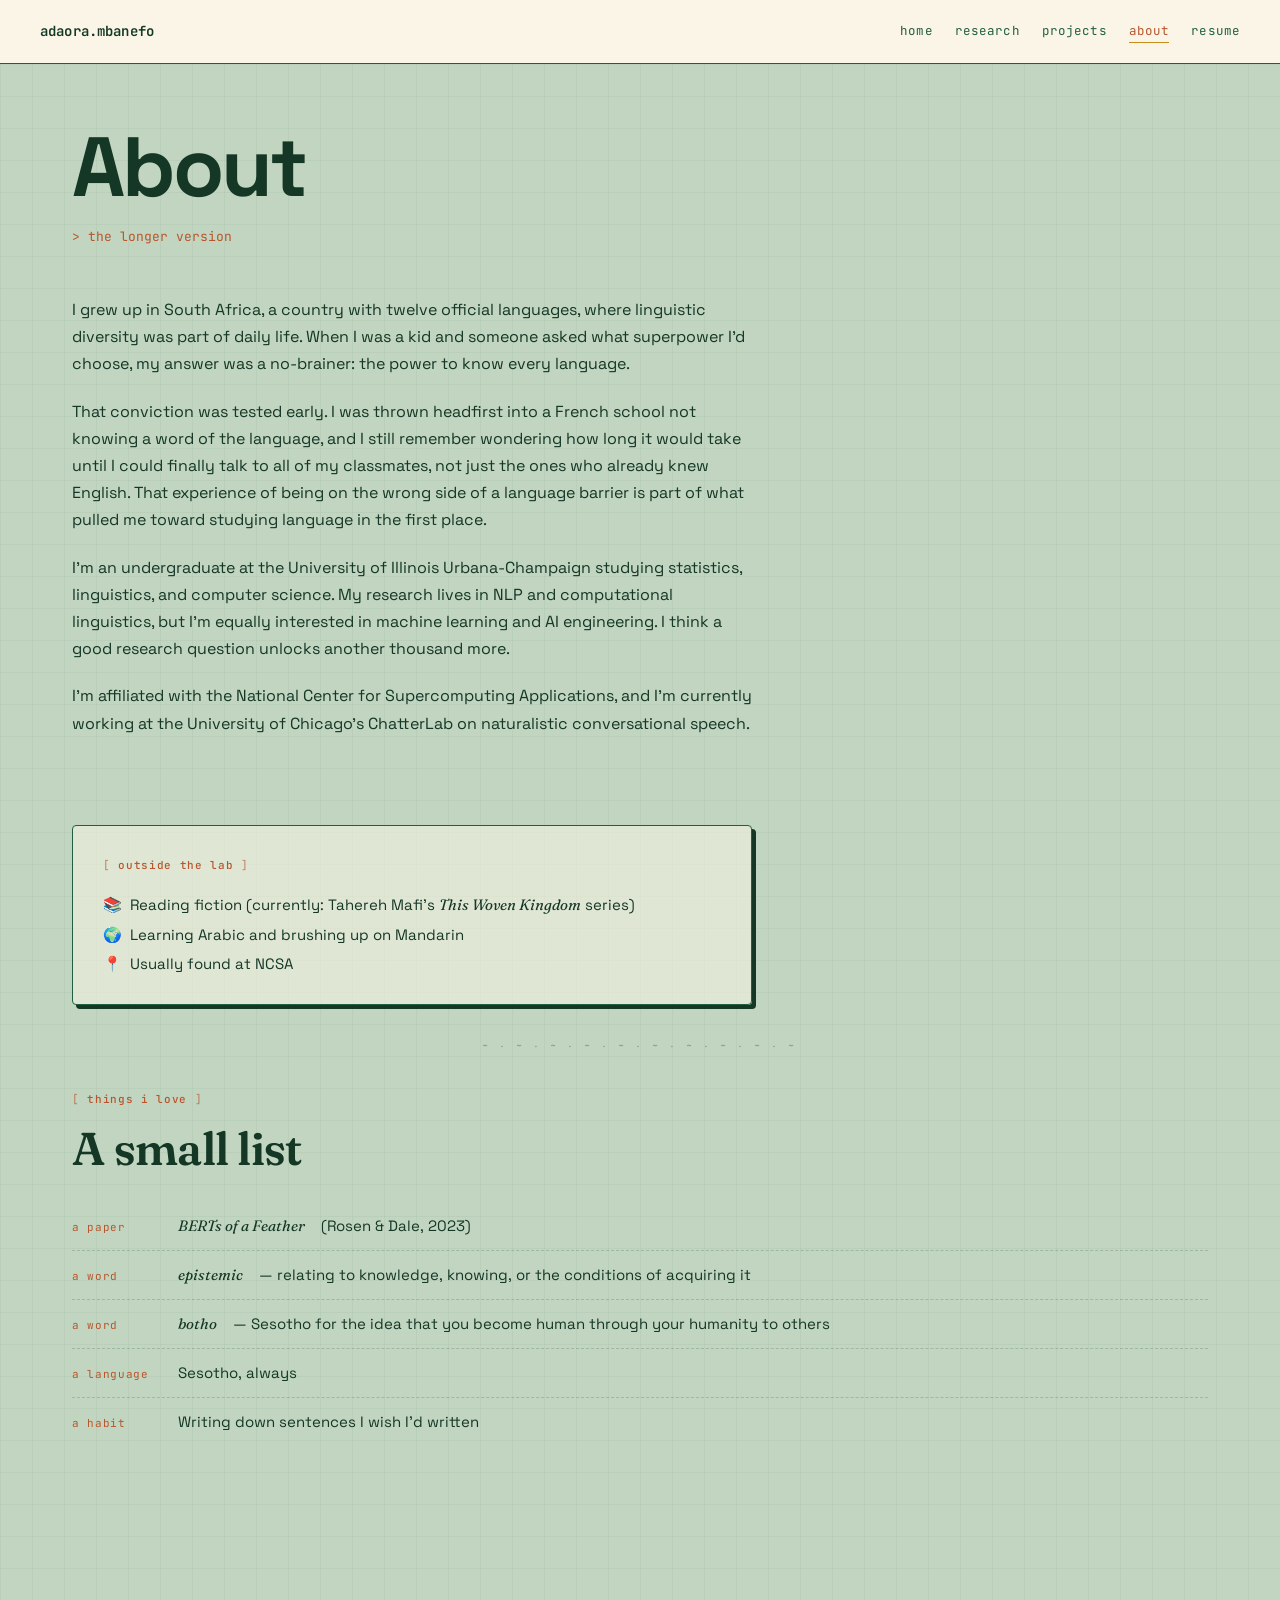
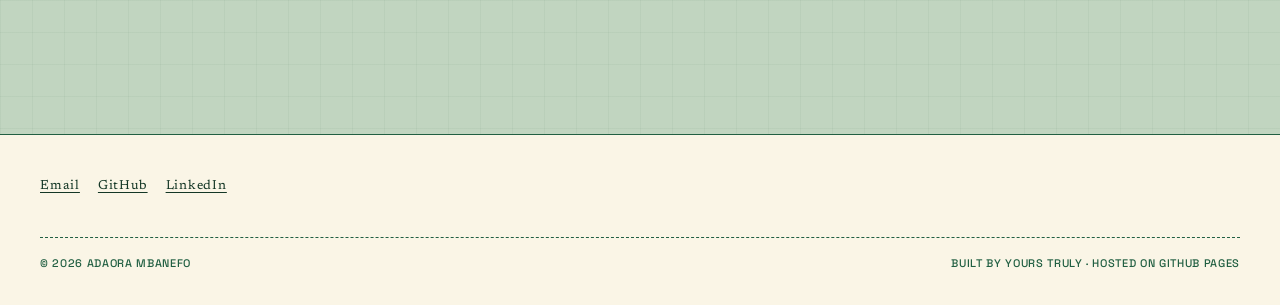
==== commit 778a28bd: "add ICIS presentation link, edit home vibe, change word of interest" ====
--- a/about/index.html
+++ b/about/index.html
@@ -82,6 +82,7 @@
       <div class="things-list">
         <ul>
           <li><span class="kind">a paper</span><em>BERTs of a Feather</em> (Rosen &amp; Dale, 2023)</li>
+          <li><span class="kind">a word</span><em>epistemic</em> &mdash; relating to knowledge, knowing, or the conditions of acquiring it</li>
           <li><span class="kind">a word</span><em>botho</em> &mdash; Sesotho for the idea that you become human through your humanity to others</li>
           <li><span class="kind">a language</span>Sesotho, always</li>
           <li><span class="kind">a habit</span>Writing down sentences I wish I'd written</li>
--- a/style.css
+++ b/style.css
@@ -149,24 +149,71 @@
 
 h1 .accent { color: var(--mustard); font-style: normal; font-weight: 700; }
 
-.name-pronunciation {
+/* hero name — Fraunces, with hover-reveal pronunciation */
+.hero-name {
+  font-family: var(--serif);
+  margin: 0 0 20px;
+  padding: 0;
+  line-height: 0.98;
+}
+.hero-name .nameline {
+  display: flex;
+  align-items: baseline;
+  gap: 20px;
+  flex-wrap: wrap;
+}
+.hero-name .nword {
+  font-family: var(--serif);
+  font-size: clamp(52px, 10vw, 112px);
+  font-weight: 600;
+  letter-spacing: -0.02em;
+  font-variation-settings: 'SOFT' 40, 'WONK' 1;
+  position: relative;
+  display: inline-block;
+  cursor: default;
+}
+.hero-name .nword.first { color: var(--forest-ink); }
+.hero-name .nword.last  { color: var(--mustard); font-style: italic; }
+.hero-name .surface {
   font-family: var(--script);
-  font-size: 40px;
+  font-size: clamp(24px, 3.5vw, 34px);
   font-weight: 500;
-  color: var(--rust);
-  margin: 0;
-  letter-spacing: 0.01em;
-  line-height: 1;
-  display: inline-block;
+  font-style: normal;
+  letter-spacing: 0;
+  color: var(--rust);
+  margin-left: 16px;
+  opacity: 0;
+  transform: translateX(-10px);
+  transition: opacity 0.32s ease, transform 0.32s ease;
+  white-space: nowrap;
+  pointer-events: none;
+}
+.hero-name .nword:hover .surface {
+  opacity: 1;
+  transform: translateX(0);
+}
+
+/* concept line — the organising idea */
+.concept-line {
+  max-width: 620px;
+  font-family: var(--serif-body);
+  font-size: clamp(18px, 2.4vw, 22px);
+  line-height: 1.5;
+  font-style: italic;
+  color: var(--forest-ink);
+  margin: 24px 0 0;
+  padding-left: 20px;
+  border-left: 2px solid var(--mustard);
 }
 
 h2 {
-  font-family: var(--sans-bold);
-  font-size: clamp(32px, 5vw, 48px);
-  line-height: 1.1;
-  letter-spacing: -0.025em;
+  font-family: var(--serif);
+  font-size: clamp(32px, 5vw, 46px);
+  line-height: 1.12;
+  letter-spacing: -0.015em;
   margin: 0 0 24px;
   font-weight: 600;
+  font-variation-settings: 'SOFT' 40, 'WONK' 1;
   padding-bottom: 4px;
 }
 
@@ -884,41 +931,57 @@
   }
 }
 
-/* motivation block — code-comment framing (replaces africa panel) */
-
-.motivation-block {
-  border: 1px solid var(--forest);
-  background: rgba(250, 245, 230, 0.55);
-  padding: 34px 36px 30px;
-  border-radius: 4px;
-  font-family: var(--sans-bold);
-  font-size: 15.5px;
-  line-height: 1.65;
-  color: var(--forest-ink);
-  position: relative;
-  max-width: 720px;
-  box-shadow: 4px 4px 0 var(--forest-ink);
-  margin-top: 16px;
-}
-.motivation-block::before {
-  content: "// why this matters";
-  position: absolute;
-  top: -10px;
-  left: 26px;
-  background: var(--sage);
-  padding: 0 12px;
-  font-family: var(--mono-code);
-  font-size: 11px;
-  color: var(--rust);
-  letter-spacing: 0.02em;
-}
-.motivation-block p { margin: 0 0 12px; }
-.motivation-block p:last-child { margin-bottom: 0; }
-.motivation-block em {
-  font-family: var(--serif);
+/* interests — stacked: prose then topics (balanced by construction) */
+
+.interests-body {
+  max-width: 680px;
+}
+.interests-body p {
+  font-family: var(--sans-bold);
+  font-size: 16px;
+  line-height: 1.7;
+  margin: 0 0 16px;
+}
+.topics-row {
+  margin-top: 28px;
+}
+.topics-row .eyebrow { margin-bottom: 14px; }
+
+/* inline links (go to research →, see the projects →) */
+
+.inline-link {
+  font-family: var(--mono-code);
+  font-size: 12.5px;
+  color: var(--rust);
+  text-decoration: none;
+  border-bottom: 1px dashed var(--rust);
+  white-space: nowrap;
+  margin-left: 4px;
+}
+.inline-link:hover { color: var(--forest); border-color: var(--forest); }
+
+/* motivation — lead statement + prose, no heavy box */
+
+.motivation {
+  max-width: 760px;
+}
+.motivation .lead {
+  font-family: var(--serif-body);
+  font-size: clamp(19px, 2.6vw, 23px);
+  line-height: 1.45;
   font-style: italic;
   color: var(--forest);
-}
+  margin: 0 0 22px;
+  padding-left: 20px;
+  border-left: 2px solid var(--mustard);
+}
+.motivation p {
+  font-family: var(--sans-bold);
+  font-size: 16px;
+  line-height: 1.72;
+  margin: 0 0 16px;
+}
+.motivation p:last-child { margin-bottom: 0; }
 
 /* africa-shaped focus panel (uses actual SVG file with overlay text) */
 
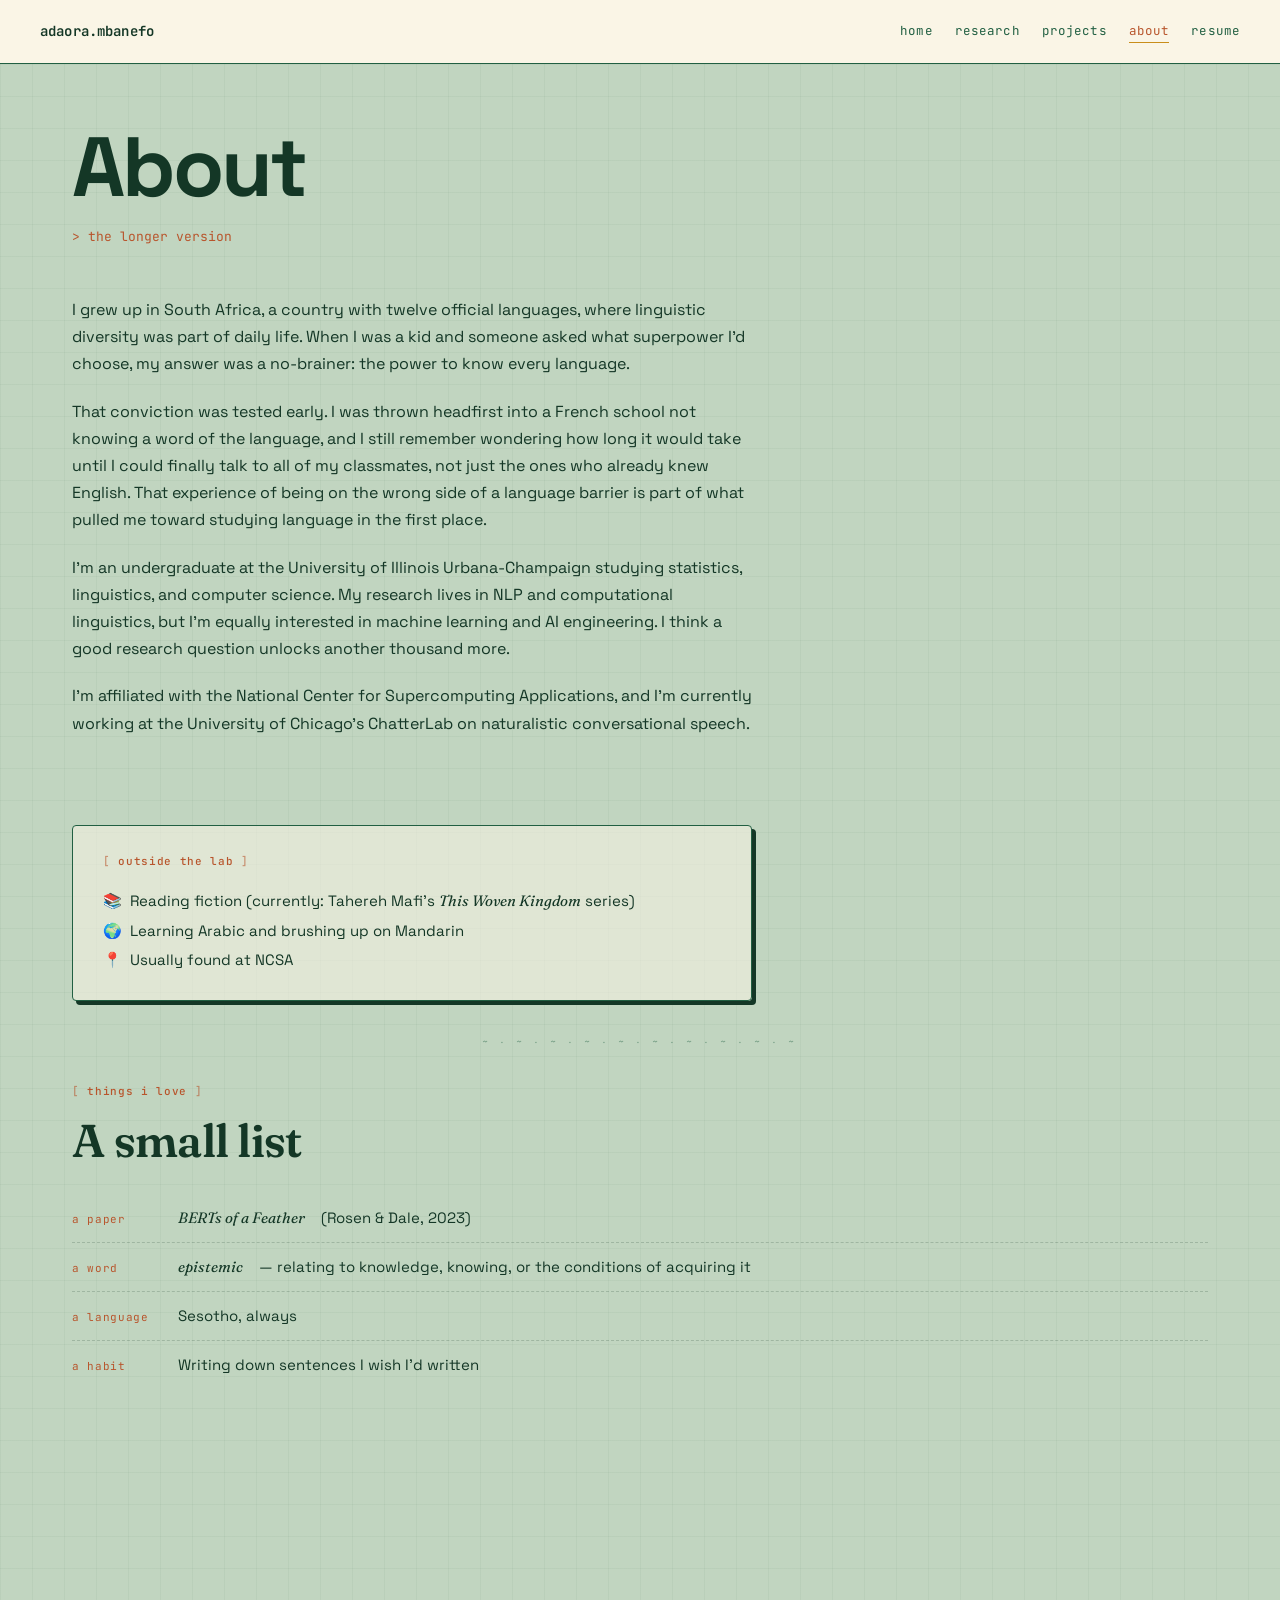
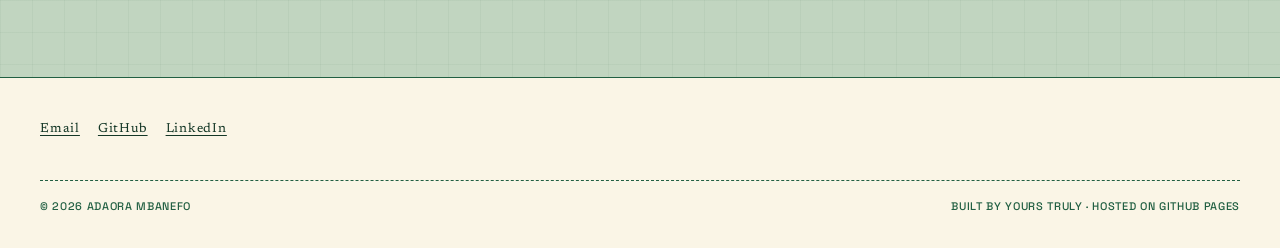
==== commit 4f5bd530: "right-align home page and word removal" ====
--- a/about/index.html
+++ b/about/index.html
@@ -83,7 +83,6 @@
         <ul>
           <li><span class="kind">a paper</span><em>BERTs of a Feather</em> (Rosen &amp; Dale, 2023)</li>
           <li><span class="kind">a word</span><em>epistemic</em> &mdash; relating to knowledge, knowing, or the conditions of acquiring it</li>
-          <li><span class="kind">a word</span><em>botho</em> &mdash; Sesotho for the idea that you become human through your humanity to others</li>
           <li><span class="kind">a language</span>Sesotho, always</li>
           <li><span class="kind">a habit</span>Writing down sentences I wish I'd written</li>
         </ul>
--- a/style.css
+++ b/style.css
@@ -235,7 +235,7 @@
   text-transform: lowercase;
   color: var(--rust);
   margin-bottom: 14px;
-  display: inline-block;
+  display: block;
 }
 .eyebrow::before {
   content: "[ ";
@@ -962,6 +962,15 @@
 
 /* motivation — lead statement + prose, no heavy box */
 
+/* right-shifted section block (balances against a left-aligned section above) */
+.section-right {
+  max-width: 760px;
+  margin-left: auto;
+}
+@media (max-width: 900px) {
+  .section-right { margin-left: 0; }
+}
+
 .motivation {
   max-width: 760px;
 }
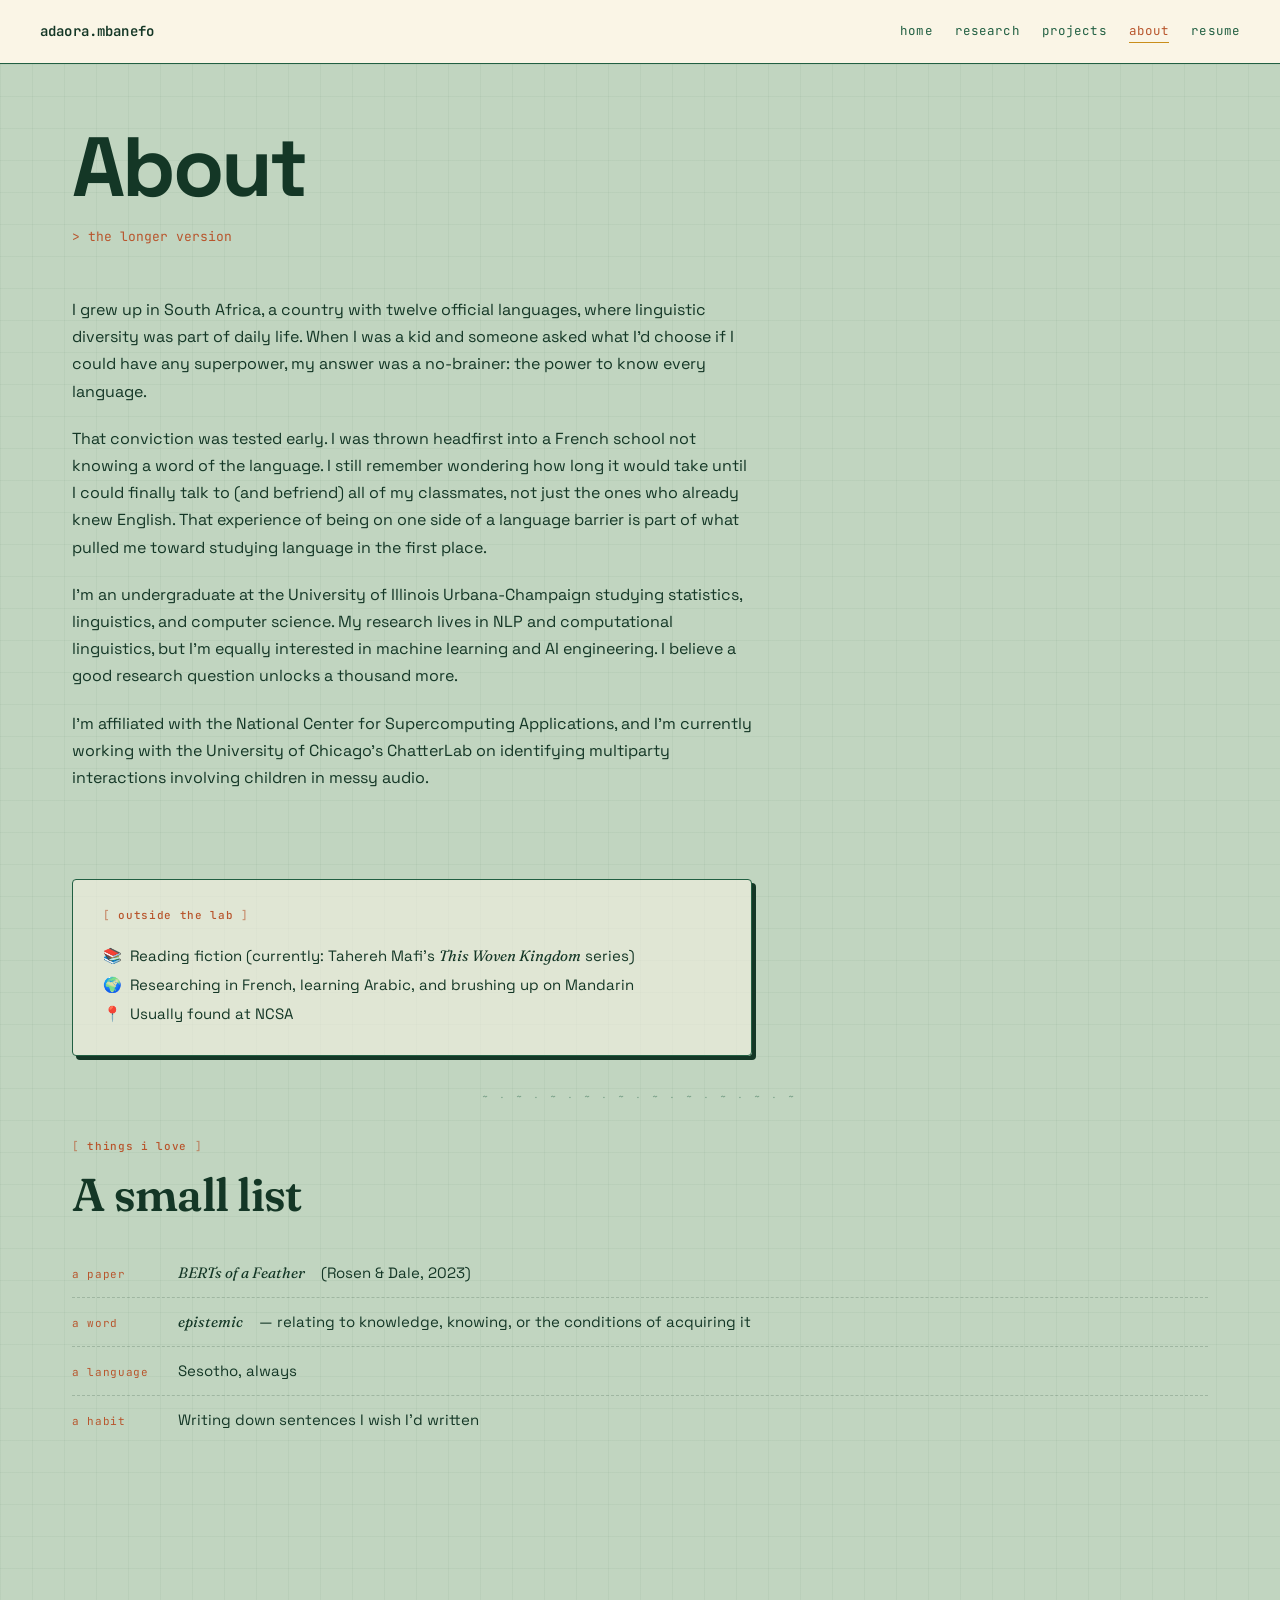
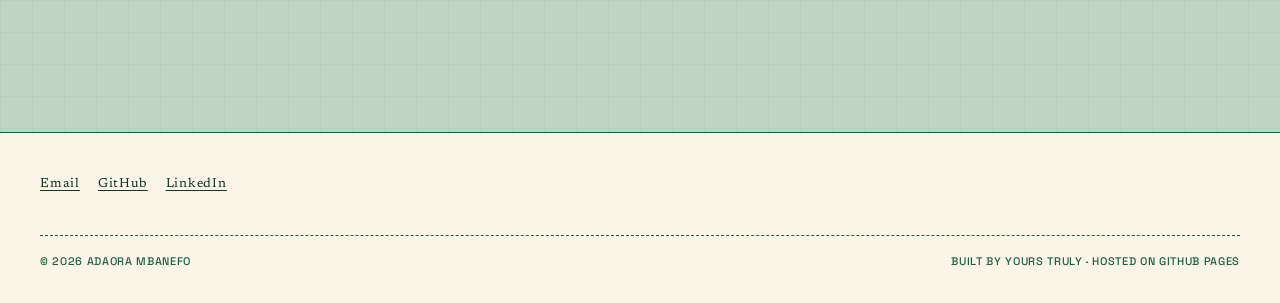
==== commit 1df3a467: "resume updates and about changes" ====
--- a/about/index.html
+++ b/about/index.html
@@ -33,34 +33,27 @@
 
     <section class="about-body">
       <p>
-        I grew up in South Africa, a country with twelve official
-        languages, where linguistic diversity was part of daily life.
-        When I was a kid and someone asked what superpower I'd choose,
-        my answer was a no-brainer: the power to know every language.
+        I grew up in South Africa, a country with twelve official languages, where linguistic diversity was part of daily life.
+        When I was a kid and someone asked what I'd choose if I could have any superpower, my answer was a no-brainer: 
+                                        the power to know every language.
       </p>
 
       <p>
-        That conviction was tested early. I was thrown headfirst into a
-        French school not knowing a word of the language, and I still
-        remember wondering how long it would take until I could finally
-        talk to all of my classmates, not just the ones who already knew
-        English. That experience of being on the wrong side of a
-        language barrier is part of what pulled me toward studying
-        language in the first place.
+        That conviction was tested early. I was thrown headfirst into a French school not knowing a word of the language. 
+        I still remember wondering how long it would take until I could finally talk to (and befriend) all of my classmates, 
+        not just the ones who already knew English. That experience of being on one side of a language barrier is part of what 
+        pulled me toward studying language in the first place.
       </p>
 
       <p>
-        I'm an undergraduate at the University of Illinois Urbana-Champaign
-        studying statistics, linguistics, and computer science. My research
-        lives in NLP and computational linguistics, but I'm equally
-        interested in machine learning and AI engineering. I think a good
-        research question unlocks another thousand more.
+        I'm an undergraduate at the University of Illinois Urbana-Champaign studying statistics, linguistics, and computer science. 
+        My research lives in NLP and computational linguistics, but I'm equally interested in machine learning and AI engineering. 
+        I believe a good research question unlocks a thousand more.
       </p>
 
       <p>
-        I'm affiliated with the National Center for Supercomputing
-        Applications, and I'm currently working at the University of
-        Chicago's ChatterLab on naturalistic conversational speech.
+        I'm affiliated with the National Center for Supercomputing Applications, and I'm currently working with the University of
+        Chicago's ChatterLab on identifying multiparty interactions involving children in messy audio.
       </p>
     </section>
 
@@ -68,7 +61,7 @@
       <p class="eyebrow" style="margin-bottom: 16px;">outside the lab</p>
       <ul class="outside-list">
         <li>📚 &nbsp;Reading fiction (currently: Tahereh Mafi's <em>This Woven Kingdom</em> series)</li>
-        <li>🌍 &nbsp;Learning Arabic and brushing up on Mandarin</li>
+        <li>🌍 &nbsp;Researching in French, learning Arabic, and brushing up on Mandarin</li>
         <li>📍 &nbsp;Usually found at NCSA</li>
       </ul>
     </div>
--- a/style.css
+++ b/style.css
@@ -915,60 +915,44 @@
 }
 .things-list em { font-family: var(--serif); font-style: italic; }
 
-/* rotating tesseract wireframe (sits in the hero's right column, SVG self-animates) */
-.tesseract-bg {
+/* hero stick figure — working at rest, reading on hover */
+
+.hero-figure {
   width: 100%;
   max-width: 440px;
-  opacity: 0.5;
-  pointer-events: none;
   justify-self: start;
   margin-right: 16px;
-}
-.tesseract-bg svg { width: 100%; height: auto; display: block; }
+  cursor: default;
+}
+.hero-figure svg { width: 100%; height: auto; display: block; }
+.hero-figure .pose { transition: opacity 0.45s ease; }
+.hero-figure .pose-b { opacity: 0; }
+.hero-figure:hover .pose-a { opacity: 0; }
+.hero-figure:hover .pose-b { opacity: 1; transition-delay: 0.12s; }
 @media (max-width: 900px) {
-  .tesseract-bg {
-    display: none;
-  }
-}
-
-/* interests — stacked: prose then topics (balanced by construction) */
-
-.interests-body {
-  max-width: 680px;
-}
-.interests-body p {
-  font-family: var(--sans-bold);
-  font-size: 16px;
-  line-height: 1.7;
-  margin: 0 0 16px;
-}
-.topics-row {
-  margin-top: 28px;
-}
-.topics-row .eyebrow { margin-bottom: 14px; }
-
-/* inline links (go to research →, see the projects →) */
-
-.inline-link {
-  font-family: var(--mono-code);
-  font-size: 12.5px;
-  color: var(--rust);
-  text-decoration: none;
-  border-bottom: 1px dashed var(--rust);
-  white-space: nowrap;
-  margin-left: 4px;
-}
-.inline-link:hover { color: var(--forest); border-color: var(--forest); }
+  .hero-figure { display: none; }
+}
 
 /* motivation — lead statement + prose, no heavy box */
 
-/* right-shifted section block (balances against a left-aligned section above) */
-.section-right {
-  max-width: 760px;
-  margin-left: auto;
-}
-@media (max-width: 900px) {
-  .section-right { margin-left: 0; }
+/* centered home sections */
+.section-center { text-align: center; }
+.section-center .interests-body,
+.section-center .motivation { margin-left: auto; margin-right: auto; }
+.section-center .chips { justify-content: center; }
+.section-center .motivation .lead {
+  border-left: none;
+  padding-left: 0;
+  position: relative;
+  padding-top: 18px;
+}
+.section-center .motivation .lead::before {
+  content: "";
+  position: absolute;
+  top: 0; left: 50%;
+  width: 48px; height: 2px;
+  background: var(--mustard);
+  transform: translateX(-50%);
 }
 
 .motivation {
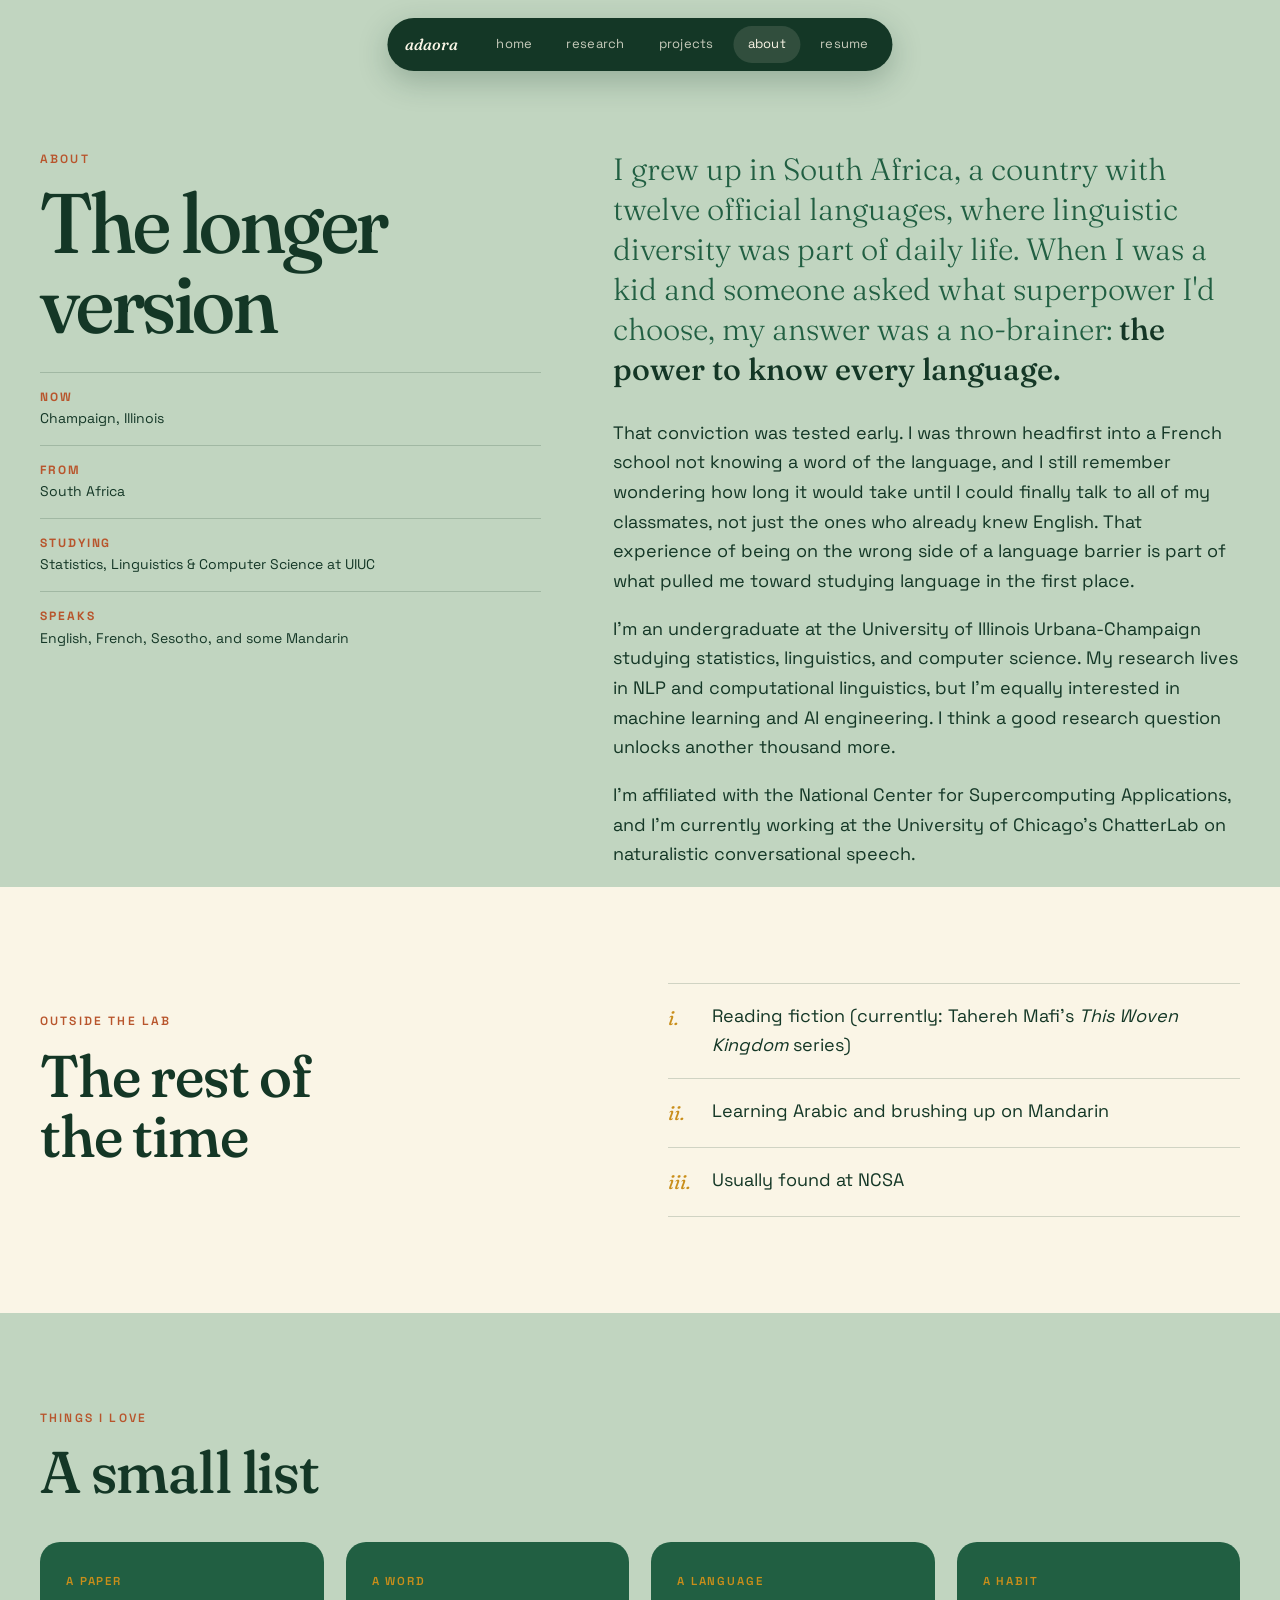
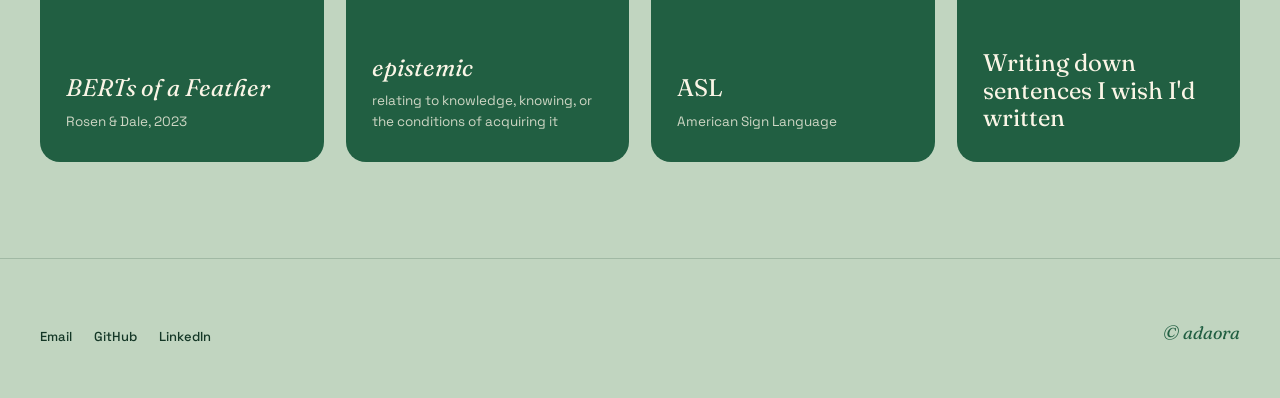
==== commit 4d0f65c3: "Site redesign: two typefaces, pill nav, new research/projects/about/resume layouts" ====
--- a/about/index.html
+++ b/about/index.html
@@ -4,102 +4,144 @@
   <meta charset="UTF-8">
   <meta name="viewport" content="width=device-width, initial-scale=1.0">
   <title>About — Adaora Mbanefo</title>
-  <meta name="description" content="A little about Adaora — beyond the research.">
-  <link rel="stylesheet" type="text/css" href="/style.css">
+  <meta name="description" content="Adaora Mbanefo is an undergraduate at UIUC. NLP, machine learning, AI engineering, and deep love of all things language.">
+  <link rel="preconnect" href="https://fonts.googleapis.com">
+  <link rel="stylesheet" href="https://fonts.googleapis.com/css2?family=Fraunces:ital,opsz,wght,SOFT,WONK@0,9..144,300..700,0..100,0..1;1,9..144,300..700,0..100,0..1&family=Space+Grotesk:wght@400;500;600&display=swap">
+  <link rel="stylesheet" href="/style.css">
+  <style>
+.fig{width:100%;max-width:560px;justify-self:end;cursor:default;margin-right:-30px}
+.page-head{padding:150px 0 40px}
+.page-head h1{font-size:clamp(56px,7vw,96px);line-height:.95;letter-spacing:-.025em}
+.page-head .sub{font-size:18px;color:var(--forest);margin-top:18px;max-width:50ch}
+.entry{display:grid;grid-template-columns:300px 1fr;gap:56px;padding:64px 0;border-top:1px solid rgba(20,55,38,.16)}
+.entry:first-of-type{border-top:0}
+.entry .meta{font-size:13px;line-height:1.7}
+.entry .meta .lab{font-weight:600;color:var(--ink);font-size:15px;margin-bottom:6px;display:block}
+.entry .meta .when{color:var(--rust);font-weight:600;letter-spacing:.08em;text-transform:uppercase;font-size:11.5px;display:block;margin-bottom:12px}
+.entry .meta .with{color:var(--forest);opacity:.9}
+.entry h2{font-size:clamp(28px,2.6vw,38px);line-height:1.1;margin-bottom:18px}
+.entry p{font-size:16.5px;max-width:62ch}
+.entry .file{display:inline-flex;align-items:center;gap:8px;margin-top:10px;font-size:14px;font-weight:600;color:var(--ink);text-decoration:none;padding:9px 14px;border:1.5px solid var(--forest);border-radius:999px;transition:.2s}
+.entry .file:hover{background:var(--forest);color:var(--cream)}
+section.list{display:block;padding:0 0 80px}
+/* research v2 */
+.page-head{padding:150px 0 56px}
+.page-head .grid{display:grid;grid-template-columns:1.1fr .9fr;gap:56px;align-items:end}
+.page-head h1{font-size:clamp(56px,7.4vw,104px);line-height:.92;letter-spacing:-.03em}
+.page-head .q{font-family:var(--display);font-weight:300;font-size:clamp(22px,2.2vw,30px);line-height:1.3;color:var(--forest);margin:0}
+.page-head .q b{font-weight:500;color:var(--ink)}
+
+/* featured */
+.featured{background:var(--forest);color:var(--cream);border-radius:26px;padding:56px 56px 52px;display:grid;grid-template-columns:1.15fr .85fr;gap:56px;margin-bottom:40px}
+.featured .label{color:var(--mustard)}
+.featured h2{font-size:clamp(34px,3.4vw,48px);line-height:1.04;color:var(--cream);margin-bottom:22px}
+.featured p{color:rgba(250,245,230,.88);font-size:16.5px}
+.featured .side{border-left:1px solid rgba(250,245,230,.22);padding-left:40px;display:flex;flex-direction:column;justify-content:flex-start}
+.featured .kv{font-size:14px;line-height:1.7;color:rgba(250,245,230,.8)}
+.featured .kv b{display:block;color:var(--cream);font-weight:600;font-size:15px}
+.featured .kv+.kv{margin-top:18px}
+.featured .stat{font-family:var(--display);font-weight:300;font-size:64px;line-height:1;color:var(--mustard);margin:30px 0 6px}
+.featured .statl{font-size:13px;letter-spacing:.14em;text-transform:uppercase;color:rgba(250,245,230,.75);font-weight:600}
+.featured .file,.ecard .file{display:inline-block;border:1.5px solid var(--mustard);color:var(--cream);padding:10px 16px;border-radius:999px;font-weight:600;font-size:14px;text-decoration:none;transition:.2s}
+.featured .file{margin-top:28px;align-self:flex-start}
+.ecard .file{border-color:var(--forest);color:var(--forest)}
+.ecard .file:hover{background:var(--forest);color:var(--cream)}
+.featured .file:hover{background:var(--mustard);color:var(--ink)}
+
+/* other entries as cream cards */
+.more{display:grid;grid-template-columns:repeat(3,1fr);gap:22px}
+.ecard{background:var(--cream);border-radius:20px;padding:32px 30px;display:flex;flex-direction:column;transition:.25s}
+.ecard:hover{transform:translateY(-4px);box-shadow:0 18px 40px rgba(20,55,38,.14)}
+.ecard .when{color:var(--rust);font-weight:600;letter-spacing:.12em;text-transform:uppercase;font-size:11.5px}
+.ecard .lab{font-weight:600;font-size:14px;margin:6px 0 16px;color:var(--forest)}
+.ecard h3{font-family:var(--display);font-weight:500;font-size:24px;line-height:1.12;margin:0 0 12px;letter-spacing:-.01em}
+.ecard p{font-size:15px;opacity:.88;flex:1}
+.ecard .with{font-size:13px;color:var(--forest);margin-top:14px}
+.ecard .file{margin-top:16px;align-self:flex-start;font-size:13px;padding:8px 13px}
+section.list{display:block;padding:0 0 100px}
+@media(max-width:900px){.page-head .grid,.featured{grid-template-columns:1fr}.featured .side{border-left:0;padding-left:0;border-top:1px solid rgba(250,245,230,.22);padding-top:28px}.more{grid-template-columns:1fr}}
+.about{display:grid;grid-template-columns:1fr 1.25fr;gap:72px;align-items:start}
+.about .side{position:sticky;top:120px}
+.about .side h1{font-size:clamp(56px,6.6vw,92px);line-height:.95;letter-spacing:-.03em;margin-bottom:28px}
+.about .side .fact{font-size:14px;line-height:1.7;border-top:1px solid rgba(20,55,38,.18);padding:14px 0}
+.about .side .fact b{display:block;font-size:12px;letter-spacing:.16em;text-transform:uppercase;color:var(--rust)}
+.about .prose p{font-size:18px;line-height:1.65;max-width:none}
+.about .prose p:first-child{font-family:var(--display);font-weight:300;font-size:clamp(26px,2.4vw,34px);line-height:1.3;color:var(--forest);margin-bottom:28px}
+.about .prose p:first-child b{font-weight:500;color:var(--ink)}
+.outside{display:grid;grid-template-columns:1fr 1fr;gap:56px;align-items:center}
+.outside ul{list-style:none;padding:0;margin:0}
+.outside li{font-size:18px;padding:18px 0;border-top:1px solid rgba(20,55,38,.18);display:flex;gap:16px}
+.outside li:last-child{border-bottom:1px solid rgba(20,55,38,.18)}
+.outside li span{color:var(--mustard);font-family:var(--display);font-style:italic;font-size:20px;min-width:28px}
+.love{display:grid;grid-template-columns:repeat(4,1fr);gap:22px}
+.lcard{background:var(--forest);color:var(--cream);border-radius:20px;padding:30px 26px;min-height:220px;display:flex;flex-direction:column;justify-content:space-between;transition:.25s}
+.lcard:hover{transform:translateY(-4px) rotate(-.6deg)}
+.lcard:nth-child(even):hover{transform:translateY(-4px) rotate(.6deg)}
+.lcard .k{font-size:11.5px;letter-spacing:.16em;text-transform:uppercase;color:var(--mustard);font-weight:600}
+.lcard .v{font-family:var(--display);font-weight:400;font-size:24px;line-height:1.15;margin-top:18px}
+.lcard .v small{display:block;font-family:var(--sans);font-size:13.5px;opacity:.8;margin-top:10px;line-height:1.5;font-weight:400}
+@media(max-width:900px){.about,.outside{grid-template-columns:1fr}.about .side{position:static}.love{grid-template-columns:1fr 1fr}}
+  </style>
 </head>
 <body>
+<nav class="nav">
+  <span class="brand">adaora</span>
+  <a href="/">home</a><a href="/research/">research</a><a href="/projects/">projects</a><a href="/about/" class="on">about</a><a href="/resume/">resume</a>
+</nav>
 
-  <header>
-    <div class="nav-inner">
-      <a href="/" class="brand">adaora.mbanefo</a>
-      <nav>
-        <ul>
-          <li><a href="/">home</a></li>
-          <li><a href="/research/">research</a></li>
-          <li><a href="/projects/">projects</a></li>
-          <li><a href="/about/" class="active">about</a></li>
-          <li><a href="/resume/">resume</a></li>
-        </ul>
-      </nav>
+<main>
+<section class="page-head" style="display:block;padding-bottom:0">
+  <div class="wrap about">
+    <div class="side rv">
+      <p class="label">About</p>
+      <h1>The longer<br>version</h1>
+      <div class="fact"><b>Now</b>Champaign, Illinois</div>
+      <div class="fact"><b>From</b>South Africa</div>
+      <div class="fact"><b>Studying</b>Statistics, Linguistics &amp; Computer Science at UIUC</div>
+      <div class="fact"><b>Speaks</b>English, French, Sesotho, and some Mandarin</div>
     </div>
-  </header>
+    <div class="prose rv d1">
+      <p>I grew up in South Africa, a country with twelve official languages, where linguistic diversity was part of daily life. When I was a kid and someone asked what superpower I'd choose, my answer was a no-brainer: <b>the power to know every language.</b></p>
+      <p>That conviction was tested early. I was thrown headfirst into a French school not knowing a word of the language, and I still remember wondering how long it would take until I could finally talk to all of my classmates, not just the ones who already knew English. That experience of being on the wrong side of a language barrier is part of what pulled me toward studying language in the first place.</p>
+      <p>I'm an undergraduate at the University of Illinois Urbana-Champaign studying statistics, linguistics, and computer science. My research lives in NLP and computational linguistics, but I'm equally interested in machine learning and AI engineering. I think a good research question unlocks another thousand more.</p>
+      <p>I'm affiliated with the National Center for Supercomputing Applications, and I'm currently working at the University of Chicago's ChatterLab on naturalistic conversational speech.</p>
+    </div>
+  </div>
+</section>
 
-  <main>
+<section class="band" style="display:block">
+  <div class="wrap outside">
+    <div class="rv">
+      <p class="label">Outside the lab</p>
+      <h2>The rest of<br>the time</h2>
+    </div>
+    <ul class="rv d1">
+      <li><span>i.</span><div>Reading fiction (currently: Tahereh Mafi's <em>This Woven Kingdom</em> series)</div></li>
+      <li><span>ii.</span><div>Learning Arabic and brushing up on Mandarin</div></li>
+      <li><span>iii.</span><div>Usually found at NCSA</div></li>
+    </ul>
+  </div>
+</section>
 
-    <section class="reveal page-head">
-      <h1 class="page-title">About</h1>
-      <p class="page-subtitle">&gt; the longer version</p>
-    </section>
-
-    <section class="about-body">
-      <p>
-        I grew up in South Africa, a country with twelve official languages, where linguistic diversity was part of daily life.
-        When I was a kid and someone asked what I'd choose if I could have any superpower, my answer was a no-brainer: 
-                                        the power to know every language.
-      </p>
-
-      <p>
-        That conviction was tested early. I was thrown headfirst into a French school not knowing a word of the language. 
-        I still remember wondering how long it would take until I could finally talk to (and befriend) all of my classmates, 
-        not just the ones who already knew English. That experience of being on one side of a language barrier is part of what 
-        pulled me toward studying language in the first place.
-      </p>
-
-      <p>
-        I'm an undergraduate at the University of Illinois Urbana-Champaign studying statistics, linguistics, and computer science. 
-        My research lives in NLP and computational linguistics, but I'm equally interested in machine learning and AI engineering. 
-        I believe a good research question unlocks a thousand more.
-      </p>
-
-      <p>
-        I'm affiliated with the National Center for Supercomputing Applications, and I'm currently working with the University of
-        Chicago's ChatterLab on identifying multiparty interactions involving children in messy audio.
-      </p>
-    </section>
-
-    <div class="about-lab-block">
-      <p class="eyebrow" style="margin-bottom: 16px;">outside the lab</p>
-      <ul class="outside-list">
-        <li>📚 &nbsp;Reading fiction (currently: Tahereh Mafi's <em>This Woven Kingdom</em> series)</li>
-        <li>🌍 &nbsp;Researching in French, learning Arabic, and brushing up on Mandarin</li>
-        <li>📍 &nbsp;Usually found at NCSA</li>
-      </ul>
+<section style="display:block">
+  <div class="wrap">
+    <p class="label rv">Things I love</p>
+    <h2 class="rv d1" style="margin-bottom:40px">A small list</h2>
+    <div class="love">
+      <div class="lcard rv"><div class="k">a paper</div><div class="v"><em>BERTs of a Feather</em><small>Rosen &amp; Dale, 2023</small></div></div>
+      <div class="lcard rv d1"><div class="k">a word</div><div class="v"><em>epistemic</em><small>relating to knowledge, knowing, or the conditions of acquiring it</small></div></div>
+      <div class="lcard rv d2"><div class="k">a language</div><div class="v">ASL<small>American Sign Language</small></div></div>
+      <div class="lcard rv d3"><div class="k">a habit</div><div class="v">Writing down sentences I wish I'd written</div></div>
     </div>
-
-    <div class="ascii-rule">~ &middot; ~ &middot; ~ &middot; ~ &middot; ~ &middot; ~ &middot; ~ &middot; ~ &middot; ~ &middot; ~</div>
-
-    <!-- things i love -->
-    <section>
-      <p class="eyebrow">things i love</p>
-      <h2>A small list</h2>
-      <div class="things-list">
-        <ul>
-          <li><span class="kind">a paper</span><em>BERTs of a Feather</em> (Rosen &amp; Dale, 2023)</li>
-          <li><span class="kind">a word</span><em>epistemic</em> &mdash; relating to knowledge, knowing, or the conditions of acquiring it</li>
-          <li><span class="kind">a language</span>Sesotho, always</li>
-          <li><span class="kind">a habit</span>Writing down sentences I wish I'd written</li>
-        </ul>
-      </div>
-    </section>
-
-  </main>
-
-  <footer>
-    <div class="footer-inner">
-      <div>
-        <div class="footer-links">
-          <a href="mailto:adaorambanefo@gmail.com">Email</a>
-          <a href="https://github.com/adodobird8" target="_blank" rel="noopener">GitHub</a>
-          <a href="https://www.linkedin.com/in/adaora-mbanefo/" target="_blank" rel="noopener">LinkedIn</a>
-        </div>
-      </div>
-      <div class="footer-copy">
-        <span>&copy; 2026 Adaora Mbanefo</span>
-        <span>Built by yours truly &middot; Hosted on GitHub Pages</span>
-      </div>
-    </div>
-  </footer>
-
-  <script src="/script.js" defer></script>
+  </div>
+</section>
+</main>
+<footer>
+  <div class="wrap">
+    <div><a href="mailto:adaorambanefo@gmail.com">Email</a><a href="https://github.com/adodobird8" target="_blank" rel="noopener">GitHub</a><a href="https://www.linkedin.com/in/adaora-mbanefo" target="_blank" rel="noopener">LinkedIn</a></div>
+    <div class="sig">&copy; adaora</div>
+  </div>
+</footer>
+<script src="/script.js"></script>
 </body>
 </html>
--- a/style.css
+++ b/style.css
@@ -1,1133 +1,113 @@
-/* adaora mbanefo's personal site.
-   sage + cream + mustard. serif body, characterful display. */
+/* adaorambanefo.com — shared styles */
+:root{
+  --sage:#c1d5c0;--sage-deep:#aec3ad;--forest:#215f42;--ink:#143726;
+  --cream:#faf5e6;--mustard:#c98e1a;--rust:#b8552c;
+  --display:'Fraunces',Georgia,serif;--sans:'Space Grotesk',system-ui,sans-serif;
+  --maxw:1280px;
+}
+*{box-sizing:border-box}
+html{scroll-behavior:smooth}
+body{margin:0;background:var(--sage);color:var(--ink);font-family:var(--sans);font-size:17px;line-height:1.6;-webkit-font-smoothing:antialiased}
+a{color:inherit}
 
-@import url('https://fonts.googleapis.com/css2?family=Caveat:wght@400;500&family=Fraunces:ital,opsz,wght,SOFT,WONK@0,9..144,400..700,0..100,0..1;1,9..144,400..700,0..100,0..1&family=JetBrains+Mono:wght@400;500;600&family=Newsreader:ital,opsz,wght@0,6..72,400..700;1,6..72,400..700&family=Space+Grotesk:wght@400;500;600;700&display=swap');
-
-:root {
-  --sage:        #c1d5c0;   /* original bg, kept */
-  --sage-soft:   #d4e3d3;
-  --sage-deep:   #a8c4a7;
-  --forest:      #215f42;   /* original text, kept */
-  --forest-ink:  #143726;
-  --cream:       #faf5e6;
-  --cream-warm:  #f3ead2;
-  --mustard:     #c98e1a;
-  --rust:        #b8552c;
-  --ink:         #1a1a1a;
-
-  --serif:      'Fraunces', 'Cormorant Garamond', Georgia, serif;
-  --serif-body: 'Newsreader', 'Source Serif', Georgia, serif;
-  --mono:       'Space Grotesk', 'Helvetica Neue', sans-serif;
-  --mono-code:  'JetBrains Mono', 'Menlo', monospace;
-  --sans-bold:  'Space Grotesk', 'Helvetica Neue', sans-serif;
-  --script:     'Caveat', cursive;
-
-  --maxw: 1200px;
-}
-
-* { box-sizing: border-box; }
-
-html { scroll-behavior: smooth; }
-
-body {
-  font-family: var(--serif-body);
-  font-size: 16px;
-  line-height: 1.7;
-  color: var(--forest-ink);
-  background-color: var(--sage);
-  margin: 0;
-  padding: 0;
-  /* techy grid pattern */
-  background-image:
-    linear-gradient(rgba(20,55,38,0.04) 1px, transparent 1px),
-    linear-gradient(90deg, rgba(20,55,38,0.04) 1px, transparent 1px);
-  background-size: 32px 32px;
-}
-
-::selection { background: var(--mustard); color: var(--cream); }
-
-/* header / nav */
-
-header {
-  background: var(--cream);
-  border-bottom: 1px solid var(--forest);
-  padding: 18px 32px;
-  position: sticky;
-  top: 0;
-  z-index: 50;
-}
-
-.nav-inner {
-  max-width: var(--maxw);
-  margin: 0 auto;
-  display: flex;
-  justify-content: space-between;
-  align-items: center;
-  flex-wrap: wrap;
-  gap: 16px;
-}
-
-.brand {
-  font-family: var(--mono-code);
-  font-size: 14px;
-  font-weight: 600;
-  letter-spacing: 0.01em;
-  color: var(--forest-ink);
-  text-decoration: none;
-  display: flex;
-  align-items: baseline;
-  gap: 8px;
-}
-.brand .dot { color: var(--mustard); font-size: 20px; line-height: 0; }
-
-nav ul {
-  list-style: none;
-  margin: 0;
-  padding: 0;
-  display: flex;
-  flex-wrap: wrap;
-  gap: 22px;
-}
-
-nav ul li a {
-  color: var(--forest);
-  text-decoration: none;
-  font-family: var(--mono-code);
-  font-size: 12.5px;
-  font-weight: 400;
-  letter-spacing: 0.01em;
-  text-transform: none;
-  position: relative;
-  padding: 4px 0;
-  transition: color 0.2s;
-}
-
-nav ul li a::after {
-  content: "";
-  position: absolute;
-  left: 0;
-  bottom: 0;
-  width: 0;
-  height: 1.5px;
-  background: var(--mustard);
-  transition: width 0.25s ease;
-}
-
-nav ul li a:hover { color: var(--rust); }
-nav ul li a:hover::after { width: 100%; }
-nav ul li a.active { color: var(--rust); }
-nav ul li a.active::after { width: 100%; }
+/* floating pill nav */
+.nav{position:fixed;top:18px;left:50%;transform:translateX(-50%);z-index:50;
+  display:flex;align-items:center;gap:6px;padding:8px 10px 8px 18px;
+  background:var(--ink);color:var(--cream);border-radius:999px;
+  box-shadow:0 10px 30px rgba(20,55,38,.25);font-size:13px;letter-spacing:.02em}
+.nav .brand{font-family:var(--display);font-weight:500;font-style:italic;font-size:16px;margin-right:18px;letter-spacing:0}
+.nav a{text-decoration:none;padding:8px 14px;border-radius:999px;opacity:.78;transition:.2s}
+.nav a:hover,.nav a.on{opacity:1;background:rgba(250,245,230,.12)}
 
 /* layout */
-
-main {
-  max-width: var(--maxw);
-  margin: 0 auto;
-  padding: 64px 32px 120px;
-}
-
-section { margin-bottom: 88px; }
-
-/* typography */
-
-h1, h2, h3 {
-  font-family: var(--serif);
-  font-weight: 450;
-  color: var(--forest-ink);
-  font-variation-settings: 'SOFT' 50, 'WONK' 0;
-}
-
-h1 {
-  font-family: var(--sans-bold);
-  font-size: clamp(56px, 11vw, 124px);
-  line-height: 0.92;
-  letter-spacing: -0.045em;
-  margin: 0 0 8px;
-  font-weight: 700;
-  padding-bottom: 4px;
-}
-
-h1 .accent { color: var(--mustard); font-style: normal; font-weight: 700; }
-
-/* hero name — Fraunces, with hover-reveal pronunciation */
-.hero-name {
-  font-family: var(--serif);
-  margin: 0 0 20px;
-  padding: 0;
-  line-height: 0.98;
-}
-.hero-name .nameline {
-  display: flex;
-  align-items: baseline;
-  gap: 20px;
-  flex-wrap: wrap;
-}
-.hero-name .nword {
-  font-family: var(--serif);
-  font-size: clamp(52px, 10vw, 112px);
-  font-weight: 600;
-  letter-spacing: -0.02em;
-  font-variation-settings: 'SOFT' 40, 'WONK' 1;
-  position: relative;
-  display: inline-block;
-  cursor: default;
-}
-.hero-name .nword.first { color: var(--forest-ink); }
-.hero-name .nword.last  { color: var(--mustard); font-style: italic; }
-.hero-name .surface {
-  font-family: var(--script);
-  font-size: clamp(24px, 3.5vw, 34px);
-  font-weight: 500;
-  font-style: normal;
-  letter-spacing: 0;
-  color: var(--rust);
-  margin-left: 16px;
-  opacity: 0;
-  transform: translateX(-10px);
-  transition: opacity 0.32s ease, transform 0.32s ease;
-  white-space: nowrap;
-  pointer-events: none;
-}
-.hero-name .nword:hover .surface {
-  opacity: 1;
-  transform: translateX(0);
-}
-
-/* concept line — the organising idea */
-.concept-line {
-  max-width: 620px;
-  font-family: var(--serif-body);
-  font-size: clamp(18px, 2.4vw, 22px);
-  line-height: 1.5;
-  font-style: italic;
-  color: var(--forest-ink);
-  margin: 24px 0 0;
-  padding-left: 20px;
-  border-left: 2px solid var(--mustard);
-}
-
-h2 {
-  font-family: var(--serif);
-  font-size: clamp(32px, 5vw, 46px);
-  line-height: 1.12;
-  letter-spacing: -0.015em;
-  margin: 0 0 24px;
-  font-weight: 600;
-  font-variation-settings: 'SOFT' 40, 'WONK' 1;
-  padding-bottom: 4px;
-}
-
-h3 {
-  font-family: var(--sans-bold);
-  font-size: 22px;
-  line-height: 1.25;
-  margin: 0 0 8px;
-  font-weight: 600;
-  letter-spacing: -0.015em;
-  padding-bottom: 2px;
-}
-
-.eyebrow {
-  font-family: var(--mono-code);
-  font-size: 11px;
-  font-weight: 500;
-  letter-spacing: 0.06em;
-  text-transform: lowercase;
-  color: var(--rust);
-  margin-bottom: 14px;
-  display: block;
-}
-.eyebrow::before {
-  content: "[ ";
-  opacity: 0.6;
-}
-.eyebrow::after {
-  content: " ]";
-  opacity: 0.6;
-}
-
-p { margin: 0 0 18px; }
-
-a { color: var(--forest); text-decoration: underline; text-decoration-thickness: 1px; text-underline-offset: 3px; }
-a:hover { color: var(--rust); }
+.wrap{max-width:var(--maxw);margin:0 auto;padding:0 40px}
+section{display:flex;align-items:center;padding:110px 0}
+.hero{min-height:92vh}
+.split{display:grid;grid-template-columns:1.1fr .9fr;gap:72px;align-items:center;width:100%}
+.label{font-size:12px;letter-spacing:.18em;text-transform:uppercase;color:var(--rust);font-weight:600;margin:0 0 22px}
+h1,h2{font-family:var(--display);font-weight:500;margin:0;letter-spacing:-.02em;font-variation-settings:'SOFT' 50,'WONK' 1}
+h2{font-size:clamp(40px,4.6vw,64px);line-height:1.02;margin-bottom:28px}
+p{margin:0 0 18px;max-width:58ch}
+.small-link{display:inline-block;margin-top:6px;font-size:14px;font-weight:600;color:var(--forest);text-decoration:none;border-bottom:1.5px solid var(--mustard);padding-bottom:2px}
 
 /* hero */
+.hero .name{font-size:clamp(72px,9.5vw,136px);line-height:.95}
+.hero .name .w{position:relative;display:inline-block;cursor:default}
+.hero .name .last{color:var(--mustard);font-style:italic}
+.hero .name .say{position:absolute;left:calc(100% + 22px);top:50%;transform:translate(-8px,-50%);
+  font-family:var(--sans);font-size:18px;font-weight:500;letter-spacing:.02em;color:var(--rust);white-space:nowrap;
+  opacity:0;transition:.3s;pointer-events:none}
+.hero .name .w:hover .say{opacity:1;transform:translate(0,-50%)}
+.hero .concept{font-family:var(--display);font-style:italic;font-size:clamp(20px,2vw,26px);line-height:1.4;max-width:30ch;margin:36px 0 22px;color:var(--forest)}
+.hero .bio{color:var(--ink);opacity:.88}
+.hero .meta{font-size:13px;letter-spacing:.14em;text-transform:uppercase;color:var(--forest);margin-bottom:30px;font-weight:500}
+.hero .meta span+span::before{content:"·";margin:0 10px;opacity:.5}
+.fig{width:100%;max-width:600px;justify-self:center;cursor:default}
+.fig svg{width:100%;height:auto;display:block}
+.fig .pose{transition:opacity .45s}.fig .pose-b{opacity:0}
+.fig:hover .pose-a{opacity:0}.fig:hover .pose-b{opacity:1;transition-delay:.1s}
 
-.hero {
-  padding-top: 24px;
-  padding-bottom: 32px;
-  position: relative;
-  display: grid;
-  grid-template-columns: minmax(0, 1fr) 440px;
-  align-items: center;
-  gap: 24px;
-}
-.hero-text { min-width: 0; }
-@media (max-width: 900px) {
-  .hero { grid-template-columns: 1fr; }
-}
+/* interests */
+.chips{display:flex;flex-wrap:wrap;gap:10px;align-self:center}
+.chip{font-size:13.5px;font-weight:500;padding:9px 15px;border-radius:999px;border:1.5px solid var(--forest);color:var(--forest);background:transparent;transition:.2s}
+.chip:hover{background:var(--forest);color:var(--cream)}
+.chip.hot{background:var(--mustard);border-color:var(--mustard);color:var(--ink)}
+.chip.hot:hover{background:var(--ink);border-color:var(--ink);color:var(--cream)}
 
-.hero .meta {
-  display: block;
-  font-family: var(--mono-code);
-  font-size: 12px;
-  font-weight: 400;
-  letter-spacing: 0.01em;
-  text-transform: none;
-  color: var(--forest);
-  margin-bottom: 28px;
-}
-.hero .meta::before {
-  content: "~/ ";
-  color: var(--rust);
-  font-weight: 500;
-}
-.hero .meta span {
-  display: inline;
-  margin-right: 4px;
-}
-.hero .meta span::before {
-  content: "";
-  display: none;
-}
-.hero .meta span:not(:last-child)::after {
-  content: " · ";
-  color: var(--forest);
-  opacity: 0.4;
-  margin: 0 4px;
-}
+/* motivation */
+.motiv p.quote,p.quote{font-family:var(--display);font-style:italic;font-weight:400;font-size:clamp(34px,3.6vw,50px);line-height:1.15;color:var(--forest);letter-spacing:-.015em;max-width:none;margin:0}
+.quote em{font-style:normal;color:var(--ink)}
+.motiv p:not(.quote){font-size:17px}
 
-.hero-bio {
-  max-width: 640px;
-  font-family: var(--sans-bold);
-  font-size: 16px;
-  font-weight: 400;
-  line-height: 1.65;
-  margin-top: 26px;
-}
-
-/* card / panel */
-
-.panel {
-  background: var(--cream);
-  border: 1px solid var(--forest);
-  padding: 28px 32px;
-  position: relative;
-}
-
-.panel + .panel { margin-top: 20px; }
-
-.panel-warm {
-  background: var(--cream-warm);
-}
-
-/* dashed divider in the indie-web spirit */
-.divider {
-  border: none;
-  border-top: 1px dashed var(--forest);
-  margin: 64px 0;
-  opacity: 0.5;
-}
-
-/* two-column */
-
-.two-col {
-  display: grid;
-  grid-template-columns: 1fr 1fr;
-  gap: 48px;
-}
-.interests-cols {
-  grid-template-columns: 1.2fr 0.8fr;
-  align-items: start;
-}
-@media (max-width: 720px) {
-  .two-col { grid-template-columns: 1fr; gap: 32px; }
-  .interests-cols { grid-template-columns: 1fr; }
-}
-
-/* tag chips */
-
-.chips {
-  display: flex;
-  flex-wrap: wrap;
-  gap: 12px 14px;
-  margin-top: 16px;
-  padding: 4px 0 6px;
-}
-.chip {
-  font-family: var(--mono-code);
-  font-size: 12.5px;
-  font-weight: 400;
-  letter-spacing: 0.005em;
-  padding: 9px 16px;
-  background: var(--cream);
-  border: 1px solid var(--forest);
-  color: var(--forest-ink);
-  border-radius: 999px;
-  display: inline-block;
-  box-shadow: 3px 3px 0 var(--forest-ink);
-  transform: translate(-1.5px, -1.5px);
-  transition: transform 0.2s cubic-bezier(0.34, 1.56, 0.64, 1), box-shadow 0.2s, background 0.2s;
-  cursor: default;
-  white-space: nowrap;
-}
-.chip:hover {
-  transform: translate(-4px, -4px);
-  box-shadow: 6px 6px 0 var(--forest-ink);
-  background: var(--cream-warm);
-}
-.chip-mustard {
-  background: var(--mustard);
-  color: var(--forest-ink);
-  border-color: var(--forest-ink);
-  font-weight: 600;
-}
-.chip-mustard::before { content: "→ "; }
-.chip-mustard:hover { background: var(--mustard); }
-
-/* see-through workshop bubbles */
-.chip-ghost {
-  background: transparent;
-  box-shadow: none;
-  transform: none;
-  border-style: dashed;
-  color: var(--forest);
-}
-.chip-ghost:hover {
-  background: rgba(250, 245, 230, 0.4);
-  box-shadow: none;
-  transform: translateY(-2px);
-}
-
-/* project / research grid */
-
-.grid {
-  display: grid;
-  grid-template-columns: repeat(2, 1fr);
-  gap: 24px;
-}
-@media (max-width: 720px) {
-  .grid { grid-template-columns: 1fr; }
-}
-
-.card {
-  background: var(--cream);
-  border: 1px solid var(--forest);
-  padding: 28px;
-  display: flex;
-  flex-direction: column;
-  gap: 12px;
-  transition: transform 0.3s cubic-bezier(0.34, 1.56, 0.64, 1), box-shadow 0.3s;
-  position: relative;
-}
-.card:hover {
-  transform: translate(-4px, -4px);
-  box-shadow: 8px 8px 0 var(--forest-ink);
-}
-
-/* Scroll-reveal: sections fade up as they enter view */
-.reveal-on-scroll {
-  opacity: 0;
-  transform: translateY(24px);
-  transition: opacity 0.7s ease, transform 0.7s cubic-bezier(0.22, 1, 0.36, 1);
-}
-.reveal-on-scroll.is-visible {
-  opacity: 1;
-  transform: translateY(0);
-}
-
-/* Floating background doodles */
-.doodle {
-  position: absolute;
-  pointer-events: none;
-  opacity: 0.35;
-  z-index: 0;
-}
-.doodle-squiggle {
-  animation: doodle-drift 8s ease-in-out infinite;
-}
-@keyframes doodle-drift {
-  0%, 100% { transform: translate(0, 0) rotate(0deg); }
-  50% { transform: translate(4px, -6px) rotate(3deg); }
-}
-.card .card-meta {
-  font-family: var(--mono);
-  font-size: 11px;
-  letter-spacing: 0.12em;
-  text-transform: uppercase;
-  color: var(--rust);
-}
-.card h3 { font-size: 26px; margin: 0; }
-.card p { font-size: 14px; margin: 0; }
-.card .card-links {
-  margin-top: auto;
-  display: flex;
-  gap: 16px;
-  font-size: 12px;
-  letter-spacing: 0.06em;
-  text-transform: uppercase;
-  padding-top: 12px;
-}
-
-/* workshop / "coming soon" section */
-
-.workshop-intro {
-  font-family: var(--serif);
-  font-style: italic;
-  font-size: 24px;
-  color: var(--forest);
-  margin: 0 0 36px;
-  letter-spacing: 0.01em;
-}
-
-.workshop-grid {
-  display: grid;
-  grid-template-columns: repeat(2, 1fr);
-  gap: 16px;
-  margin-top: 16px;
-}
-@media (max-width: 720px) {
-  .workshop-grid { grid-template-columns: 1fr; }
-}
-
-.workshop-card {
-  border: 1.5px dashed var(--forest);
-  background: rgba(243, 234, 210, 0.5);
-  padding: 22px 24px;
-  border-radius: 4px;
-  display: flex;
-  flex-direction: column;
-  gap: 14px;
-}
-.workshop-card h3 {
-  font-family: var(--sans-bold);
-  font-size: 19px;
-  font-weight: 600;
-  letter-spacing: -0.015em;
-  line-height: 1.1;
-  margin: 0;
-  color: var(--forest-ink);
-}
-
-.workshop-pending {
-  text-align: center;
-  font-family: var(--mono);
-  font-size: 12px;
-  letter-spacing: 0.4em;
-  text-transform: uppercase;
-  color: var(--rust);
-  margin-top: 44px;
-  font-style: italic;
-  opacity: 0.85;
-}
-
-/* research entries */
-
-.research-entries {
-  margin-top: 24px;
-}
-.research-entry {
-  border-left: 2px solid var(--forest);
-  padding: 4px 0 4px 26px;
-  margin-bottom: 44px;
-}
-.research-lab {
-  font-family: var(--mono-code);
-  font-size: 12px;
-  color: var(--rust);
-  margin: 0 0 8px;
-  letter-spacing: 0.01em;
-}
-.research-entry h2 {
-  font-family: var(--sans-bold);
-  font-size: clamp(24px, 3.2vw, 34px);
-  font-weight: 600;
-  letter-spacing: -0.02em;
-  line-height: 1.1;
-  margin: 0 0 10px;
-  max-width: 1000px;
-}
-.research-people {
-  font-family: var(--mono-code);
-  font-size: 12.5px;
-  color: var(--forest);
-  margin: 0 0 16px;
-}
-.research-people .with-label {
-  color: var(--rust);
-  font-size: 12.5px;
-  margin-right: 6px;
-}
-.research-entry p {
-  font-family: var(--sans-bold);
-  max-width: 1000px;
-  font-size: 15px;
-  line-height: 1.7;
-  margin: 0 0 12px;
-}
-.research-entry p:last-child {
-  margin-bottom: 0;
-}
-.research-links {
-  margin-top: 4px !important;
-  font-family: var(--mono-code);
-  font-size: 12.5px;
-}
-.research-links a {
-  color: var(--forest);
-  text-decoration: none;
-  border-bottom: 1px dashed var(--forest);
-}
-.research-links a:hover { color: var(--rust); border-color: var(--rust); }
-
-/* lists for research */
-
-.pubs { list-style: none; margin: 0; padding: 0; }
-.pubs li {
-  border-top: 1px solid var(--forest);
-  padding: 24px 0;
-  display: grid;
-  grid-template-columns: 100px 1fr;
-  gap: 24px;
-  align-items: start;
-}
-.pubs li:last-child { border-bottom: 1px solid var(--forest); }
-.pubs .year {
-  font-family: var(--mono);
-  font-size: 13px;
-  letter-spacing: 0.1em;
-  color: var(--rust);
-  padding-top: 4px;
-}
-.pubs .pub-title { font-family: var(--serif); font-size: 22px; line-height: 1.25; margin-bottom: 8px; }
-.pubs .pub-meta { font-size: 13px; color: var(--forest); margin-bottom: 6px; }
-.pubs .pub-status {
-  display: inline-block;
-  font-family: var(--mono);
-  font-size: 10px;
-  letter-spacing: 0.1em;
-  text-transform: uppercase;
-  padding: 3px 8px;
-  background: var(--sage-soft);
-  border: 1px solid var(--forest);
-  margin-top: 6px;
-}
-@media (max-width: 600px) {
-  .pubs li { grid-template-columns: 1fr; gap: 8px; }
-}
-
-/* resume styles */
-
-.resume {
-  background: var(--cream);
-  border: 1px solid var(--forest);
-  padding: 56px 64px;
-}
-@media (max-width: 720px) {
-  .resume { padding: 32px 24px; }
-}
-
-.resume h2 {
-  font-size: 36px;
-  margin-top: 36px;
-  margin-bottom: 16px;
-  border-bottom: 1px solid var(--forest);
-  padding-bottom: 8px;
-}
-.resume h2:first-of-type { margin-top: 0; }
-.resume .resume-item { margin-bottom: 20px; }
-.resume .resume-item .row {
-  display: flex;
-  justify-content: space-between;
-  flex-wrap: wrap;
-  gap: 8px;
-  margin-bottom: 4px;
-}
-.resume .resume-item .role { font-weight: 700; }
-.resume .resume-item .when {
-  font-family: var(--mono);
-  font-size: 12px;
-  color: var(--rust);
-  letter-spacing: 0.06em;
-}
-.resume .resume-item ul {
-  margin: 6px 0 0;
-  padding-left: 18px;
-  font-size: 14px;
-}
-.resume .resume-item ul li { margin-bottom: 4px; }
-
-.resume .download {
-  display: inline-block;
-  margin-top: 24px;
-  padding: 10px 20px;
-  background: var(--mustard);
-  color: var(--cream);
-  text-decoration: none;
-  font-family: var(--mono);
-  font-size: 12px;
-  letter-spacing: 0.12em;
-  text-transform: uppercase;
-  border: 1px solid var(--forest-ink);
-  transition: transform 0.2s;
-}
-.resume .download:hover { transform: translate(-2px, -2px); box-shadow: 4px 4px 0 var(--forest-ink); color: var(--cream); }
-
-/* currently — bulletin board with sticky notes */
-
-.corkboard {
-  display: grid;
-  grid-template-columns: repeat(2, 1fr);
-  gap: 24px 18px;
-  padding: 22px 8px 30px;
-}
-@media (max-width: 620px) {
-  .corkboard { grid-template-columns: 1fr; }
-}
-
-.sticky {
-  padding: 22px 20px;
-  min-height: 90px;
-  font-family: var(--serif-body);
-  font-size: 14.5px;
-  line-height: 1.55;
-  color: var(--forest-ink);
-  position: relative;
-  transition: transform 0.3s cubic-bezier(0.34, 1.56, 0.64, 1), box-shadow 0.3s;
-  box-shadow: 3px 4px 0 rgba(20,55,38,0.15);
-}
-.sticky:hover {
-  transform: scale(1.05) rotate(0deg) !important;
-  box-shadow: 5px 6px 0 rgba(20,55,38,0.25);
-  z-index: 10;
-}
-.sticky em {
-  font-family: var(--serif);
-  font-variation-settings: 'SOFT' 60;
-}
-.sticky-label {
-  font-family: var(--mono);
-  font-size: 10px;
-  font-weight: 600;
-  letter-spacing: 0.14em;
-  text-transform: uppercase;
-  color: var(--rust);
-  margin-bottom: 8px;
-  display: block;
-}
-.sticky-1 { background: #f5e2a3; transform: rotate(-2.5deg); }
-.sticky-2 { background: #f3ead2; transform: rotate(1.5deg); }
-.sticky-3 { background: #e8d5c4; transform: rotate(-1deg); }
-.sticky-4 { background: #d4e3d3; transform: rotate(2deg); }
-
-.pushpin {
-  position: absolute;
-  top: -6px;
-  left: 50%;
-  transform: translateX(-50%);
-  width: 12px;
-  height: 12px;
-  border-radius: 50%;
-  background: radial-gradient(circle at 30% 30%, #d63d2a, #8b1a0f);
-  box-shadow: 0 2px 3px rgba(0,0,0,0.3);
-}
-
-/* section headings with permanent squiggle underline */
-
-.section-h {
-  display: inline-block;
-  position: relative;
-  padding-bottom: 14px;
-}
-.section-h .squiggle {
-  position: absolute;
-  bottom: 0;
-  left: 0;
-  width: 100%;
-  height: 10px;
-  overflow: visible;
-}
-
-/* hero — hand-drawn arrow to adore-ah (flex layout, tip aligned to text center) */
-
-.pron-wrap {
-  display: inline-flex;
-  align-items: center;
-  gap: 4px;
-  margin-top: 14px;
-}
-.arrow-to-pron {
-  width: 130px;
-  height: 40px;
-  flex-shrink: 0;
-  pointer-events: none;
-}
-
-/* techy project cards */
-
-.project-grid {
-  display: grid;
-  grid-template-columns: repeat(2, 1fr);
-  gap: 16px;
-  margin-top: 16px;
-}
-@media (max-width: 720px) {
-  .project-grid { grid-template-columns: 1fr; }
-}
-.project-card {
-  border: 1px solid var(--forest);
-  background: var(--cream);
-  padding: 22px 24px;
-  border-radius: 4px;
-  box-shadow: 4px 4px 0 var(--forest-ink);
-  transition: transform 0.2s cubic-bezier(0.34, 1.56, 0.64, 1), box-shadow 0.2s;
-  display: flex;
-  flex-direction: column;
-}
-.project-card:hover {
-  transform: translate(-3px, -3px);
-  box-shadow: 7px 7px 0 var(--forest-ink);
-}
-.project-card .p-meta {
-  font-family: var(--mono-code);
-  font-size: 10.5px;
-  color: var(--rust);
-  letter-spacing: 0.04em;
-  margin-bottom: 8px;
-}
-.project-card h3 {
-  font-family: var(--sans-bold);
-  font-size: 19px;
-  font-weight: 600;
-  letter-spacing: -0.015em;
-  margin: 0 0 8px;
-}
-.project-card p {
-  font-family: var(--sans-bold);
-  font-size: 13.5px;
-  line-height: 1.55;
-  margin: 0 0 14px;
-  color: var(--forest-ink);
-}
-.p-tags { display: flex; flex-wrap: wrap; gap: 6px; margin-top: auto; }
-.p-tags span {
-  font-family: var(--mono-code);
-  font-size: 10px;
-  padding: 4px 9px;
-  border: 1px solid rgba(20,55,38,0.3);
-  border-radius: 999px;
-  color: var(--forest);
-}
-.p-links {
-  margin-top: 14px;
-  font-family: var(--mono-code);
-  font-size: 12px;
-}
-.p-links a { color: var(--forest); text-decoration: none; border-bottom: 1px dashed var(--forest); }
-.p-links a:hover { color: var(--rust); border-color: var(--rust); }
-.workshop-intro {
-  font-family: var(--mono-code);
-  font-size: 13px;
-  color: var(--forest);
-  margin: 0 0 16px;
-  opacity: 0.8;
-}
-
-/* internal page headers (techy) */
-
-.page-head { margin-bottom: 48px; }
-.page-title {
-  font-family: var(--sans-bold);
-  font-size: clamp(48px, 8vw, 84px);
-  font-weight: 700;
-  letter-spacing: -0.035em;
-  line-height: 0.95;
-  margin: 0;
-  color: var(--forest-ink);
-}
-.page-subtitle {
-  font-family: var(--mono-code);
-  font-size: 13px;
-  color: var(--rust);
-  margin: 14px 0 0;
-}
-.page-subtitle a { color: var(--forest); }
-.more-coming {
-  text-align: center;
-  font-family: var(--mono-code);
-  font-size: 13px;
-  color: var(--forest);
-  opacity: 0.7;
-}
-
-/* about page body */
-
-.about-body {
-  max-width: 680px;
-}
-.about-body p {
-  font-family: var(--sans-bold);
-  font-size: 16px;
-  line-height: 1.7;
-  margin: 0 0 20px;
-  color: var(--forest-ink);
-}
-.about-lab-block {
-  border: 1px solid var(--forest);
-  background: rgba(250, 245, 230, 0.55);
-  padding: 26px 30px;
-  border-radius: 4px;
-  box-shadow: 4px 4px 0 var(--forest-ink);
-  max-width: 680px;
-  margin-top: 36px;
-}
-.outside-list {
-  list-style: none;
-  padding: 0;
-  margin: 0;
-  font-family: var(--sans-bold);
-  font-size: 15px;
-  line-height: 1.95;
-}
-.outside-list em { font-family: var(--serif); font-style: italic; }
-
-/* about — things i love list */
-
-.things-list ul { list-style: none; padding: 0; margin: 0; }
-.things-list li {
-  font-family: var(--sans-bold);
-  font-size: 15px;
-  line-height: 1.6;
-  padding: 12px 0;
-  border-bottom: 1px dashed rgba(20,55,38,0.2);
-  display: flex;
-  gap: 16px;
-  align-items: baseline;
-}
-.things-list li:last-child { border-bottom: none; }
-.things-list .kind {
-  font-family: var(--mono-code);
-  font-size: 11px;
-  color: var(--rust);
-  letter-spacing: 0.06em;
-  flex-shrink: 0;
-  width: 90px;
-}
-.things-list em { font-family: var(--serif); font-style: italic; }
-
-/* hero stick figure — working at rest, reading on hover */
-
-.hero-figure {
-  width: 100%;
-  max-width: 440px;
-  justify-self: start;
-  margin-right: 16px;
-  cursor: default;
-}
-.hero-figure svg { width: 100%; height: auto; display: block; }
-.hero-figure .pose { transition: opacity 0.45s ease; }
-.hero-figure .pose-b { opacity: 0; }
-.hero-figure:hover .pose-a { opacity: 0; }
-.hero-figure:hover .pose-b { opacity: 1; transition-delay: 0.12s; }
-@media (max-width: 900px) {
-  .hero-figure { display: none; }
-}
-
-/* motivation — lead statement + prose, no heavy box */
-
-/* centered home sections */
-.section-center { text-align: center; }
-.section-center .interests-body,
-.section-center .motivation { margin-left: auto; margin-right: auto; }
-.section-center .chips { justify-content: center; }
-.section-center .motivation .lead {
-  border-left: none;
-  padding-left: 0;
-  position: relative;
-  padding-top: 18px;
-}
-.section-center .motivation .lead::before {
-  content: "";
-  position: absolute;
-  top: 0; left: 50%;
-  width: 48px; height: 2px;
-  background: var(--mustard);
-  transform: translateX(-50%);
-}
-
-.motivation {
-  max-width: 760px;
-}
-.motivation .lead {
-  font-family: var(--serif-body);
-  font-size: clamp(19px, 2.6vw, 23px);
-  line-height: 1.45;
-  font-style: italic;
-  color: var(--forest);
-  margin: 0 0 22px;
-  padding-left: 20px;
-  border-left: 2px solid var(--mustard);
-}
-.motivation p {
-  font-family: var(--sans-bold);
-  font-size: 16px;
-  line-height: 1.72;
-  margin: 0 0 16px;
-}
-.motivation p:last-child { margin-bottom: 0; }
-
-/* africa-shaped focus panel (uses actual SVG file with overlay text) */
-
-.africa-panel {
-  max-width: 560px;
-  margin: 0 auto;
-}
-.africa-map {
-  position: relative;
-  width: 100%;
-}
-.africa-img {
-  width: 100%;
-  height: auto;
-  display: block;
-}
-.africa-overlay {
-  position: absolute;
-  top: 20%;
-  left: 22%;
-  right: 22%;
-  font-family: var(--serif-body);
-  color: var(--forest-ink);
-}
-.africa-overlay .eyebrow {
-  font-family: var(--mono);
-  font-size: 10px;
-  font-weight: 600;
-  letter-spacing: 0.1em;
-  text-transform: uppercase;
-  color: var(--rust);
-  margin: 0 0 8px;
-  display: flex;
-  align-items: center;
-  gap: 6px;
-}
-.africa-overlay .eyebrow::before {
-  content: "";
-  display: inline-block;
-  width: 14px;
-  height: 1px;
-  background: var(--rust);
-}
-.africa-overlay ul {
-  list-style: none;
-  padding: 0;
-  margin: 0;
-  font-size: 11px;
-  line-height: 1.5;
-}
-.africa-overlay li {
-  margin-bottom: 4px;
-}
-.africa-overlay em {
-  font-family: var(--serif);
-  font-style: italic;
-}
-@media (max-width: 720px) {
-  .africa-overlay {
-    top: 22%;
-    left: 24%;
-    right: 22%;
-    font-size: 10px;
-  }
-  .africa-overlay ul { font-size: 10px; }
-}
-
-/* corner star on featured work card */
-
-.corner-star {
-  position: absolute;
-  top: -10px;
-  right: -10px;
-  transform: rotate(15deg);
-  z-index: 2;
-}
-
-/* work card colour variations (straight, but not monochrome) */
-
-.card-cream { background: var(--cream); }
-.card-warm  { background: var(--cream-warm); }
-.card-sage  { background: var(--sage-soft); }
+/* projects strip */
+.strip{display:grid;grid-template-columns:repeat(3,1fr);gap:22px;width:100%}
+.card{background:var(--cream);border-radius:18px;padding:30px 28px;min-height:230px;display:flex;flex-direction:column;justify-content:space-between;transition:.25s;text-decoration:none;color:var(--ink)}
+.card:hover{transform:translateY(-4px);box-shadow:0 18px 40px rgba(20,55,38,.15)}
+.card .k{font-size:12px;letter-spacing:.16em;text-transform:uppercase;color:var(--rust);font-weight:600}
+.card h3{font-family:var(--display);font-weight:500;font-size:26px;margin:12px 0 8px;letter-spacing:-.01em}
+.card p{font-size:15px;margin:0;opacity:.85}
+.card .arrow{font-size:20px;color:var(--mustard);margin-top:18px}
 
 /* footer */
+footer{padding:60px 0 50px;border-top:1px solid rgba(20,55,38,.18)}
+footer .wrap{display:flex;justify-content:space-between;align-items:flex-end;font-size:13px}
+footer a{text-decoration:none;margin-right:22px;font-weight:500}
+footer .sig{font-family:var(--display);font-style:italic;font-size:18px;color:var(--forest)}
 
-footer {
-  background: var(--cream);
-  border-top: 1px solid var(--forest);
-  padding: 40px 32px 32px;
-  margin-top: 80px;
-}
-.footer-inner {
-  max-width: var(--maxw);
-  margin: 0 auto;
-  display: flex;
-  flex-wrap: wrap;
-  gap: 32px;
-  justify-content: space-between;
-  align-items: flex-end;
-}
-.footer-links {
-  display: flex;
-  flex-wrap: wrap;
-  gap: 18px;
-  font-size: 13px;
-  letter-spacing: 0.06em;
-}
-.footer-links a { color: var(--forest-ink); }
-.footer-tag {
-  font-family: var(--serif);
-  font-style: italic;
-  font-size: 18px;
-  color: var(--forest);
-}
-.footer-copy {
-  width: 100%;
-  font-family: var(--mono);
-  font-size: 11px;
-  letter-spacing: 0.06em;
-  text-transform: uppercase;
-  font-weight: 500;
-  color: var(--forest);
-  border-top: 1px dashed var(--forest);
-  padding-top: 16px;
-  margin-top: 8px;
-  display: flex;
-  justify-content: space-between;
-  flex-wrap: wrap;
-  gap: 12px;
-}
+/* scroll reveal */
+.rv{opacity:0;transform:translateY(16px);transition:opacity .7s cubic-bezier(.2,.6,.2,1),transform .7s cubic-bezier(.2,.6,.2,1)}
+.rv.in{opacity:1;transform:none}
+.rv.d1{transition-delay:.08s}.rv.d2{transition-delay:.16s}.rv.d3{transition-delay:.24s}
 
-/* decorative monospace flourish */
+@media (max-width:900px){.split{grid-template-columns:1fr;gap:40px}.fig{display:none}.strip{grid-template-columns:1fr}section{min-height:auto;padding:90px 0}.nav .brand{display:none}}
 
-.ascii-rule {
-  font-family: var(--mono);
-  font-size: 10px;
-  letter-spacing: 0.5em;
-  color: var(--forest);
-  opacity: 0.5;
-  margin: 32px 0;
-  text-align: center;
-  white-space: nowrap;
-  overflow: hidden;
-}
+/* --- round 2 --- */
+.say-line{font-family:var(--sans);font-size:15px;letter-spacing:.06em;color:var(--rust);margin:18px 0 0;font-weight:500}
+.say-line .dot{margin:0 10px;opacity:.5}
+.hero .name .say{display:none}
 
-/* page-load reveal */
-@keyframes rise {
-  from { opacity: 0; transform: translateY(8px); }
-  to   { opacity: 1; transform: translateY(0); }
-}
-.reveal > * { animation: rise 0.7s ease both; }
-.reveal > *:nth-child(1) { animation-delay: 0.05s; }
-.reveal > *:nth-child(2) { animation-delay: 0.15s; }
-.reveal > *:nth-child(3) { animation-delay: 0.25s; }
-.reveal > *:nth-child(4) { animation-delay: 0.35s; }
-.reveal > *:nth-child(5) { animation-delay: 0.45s; }
+/* display italic -> cleaner */
+.hero .concept{font-family:var(--display);font-style:normal;font-weight:300;font-variation-settings:'SOFT' 0,'WONK' 0;font-size:clamp(22px,2.1vw,28px);line-height:1.35;color:var(--ink);max-width:28ch;margin:30px 0 20px}
+.motiv p.quote,p.quote{font-style:normal;font-weight:300;font-variation-settings:'SOFT' 0,'WONK' 0;color:var(--cream);line-height:1.12}
+.motiv p.quote em{font-weight:500;color:var(--mustard)}
+
+/* motivation: quote sits on a forest block */
+.motiv .qblock{background:var(--forest);border-radius:22px;padding:44px 40px;align-self:stretch;display:flex;flex-direction:column;justify-content:center}
+.motiv .qblock .label{color:var(--mustard)}
+
+/* alternating bands */
+section.band{background:var(--cream)}
+section.band .chip{border-color:var(--forest)}
+
+/* chips: scatter + livelier hover */
+.chips{gap:12px 10px;padding:8px 0}
+.chip{transition:transform .2s cubic-bezier(.2,.8,.2,1),background .2s,border-color .2s,box-shadow .2s}
+.chip:nth-child(3n+1){transform:rotate(-1.2deg)}.chip:nth-child(3n+2){transform:rotate(.9deg) translateY(3px)}.chip:nth-child(3n){transform:rotate(-.4deg) translateY(-2px)}
+.chip:hover{transform:translateY(-4px) rotate(0);background:var(--cream);border-color:var(--mustard);box-shadow:0 8px 18px rgba(20,55,38,.18);color:var(--ink)}
+.chip.hot:hover{background:var(--mustard);border-color:var(--ink);color:var(--ink)}
+
+/* spacing */
+.label{margin-bottom:14px}
+h2{margin-bottom:22px}
+.split{gap:56px}
+section{padding:96px 0}
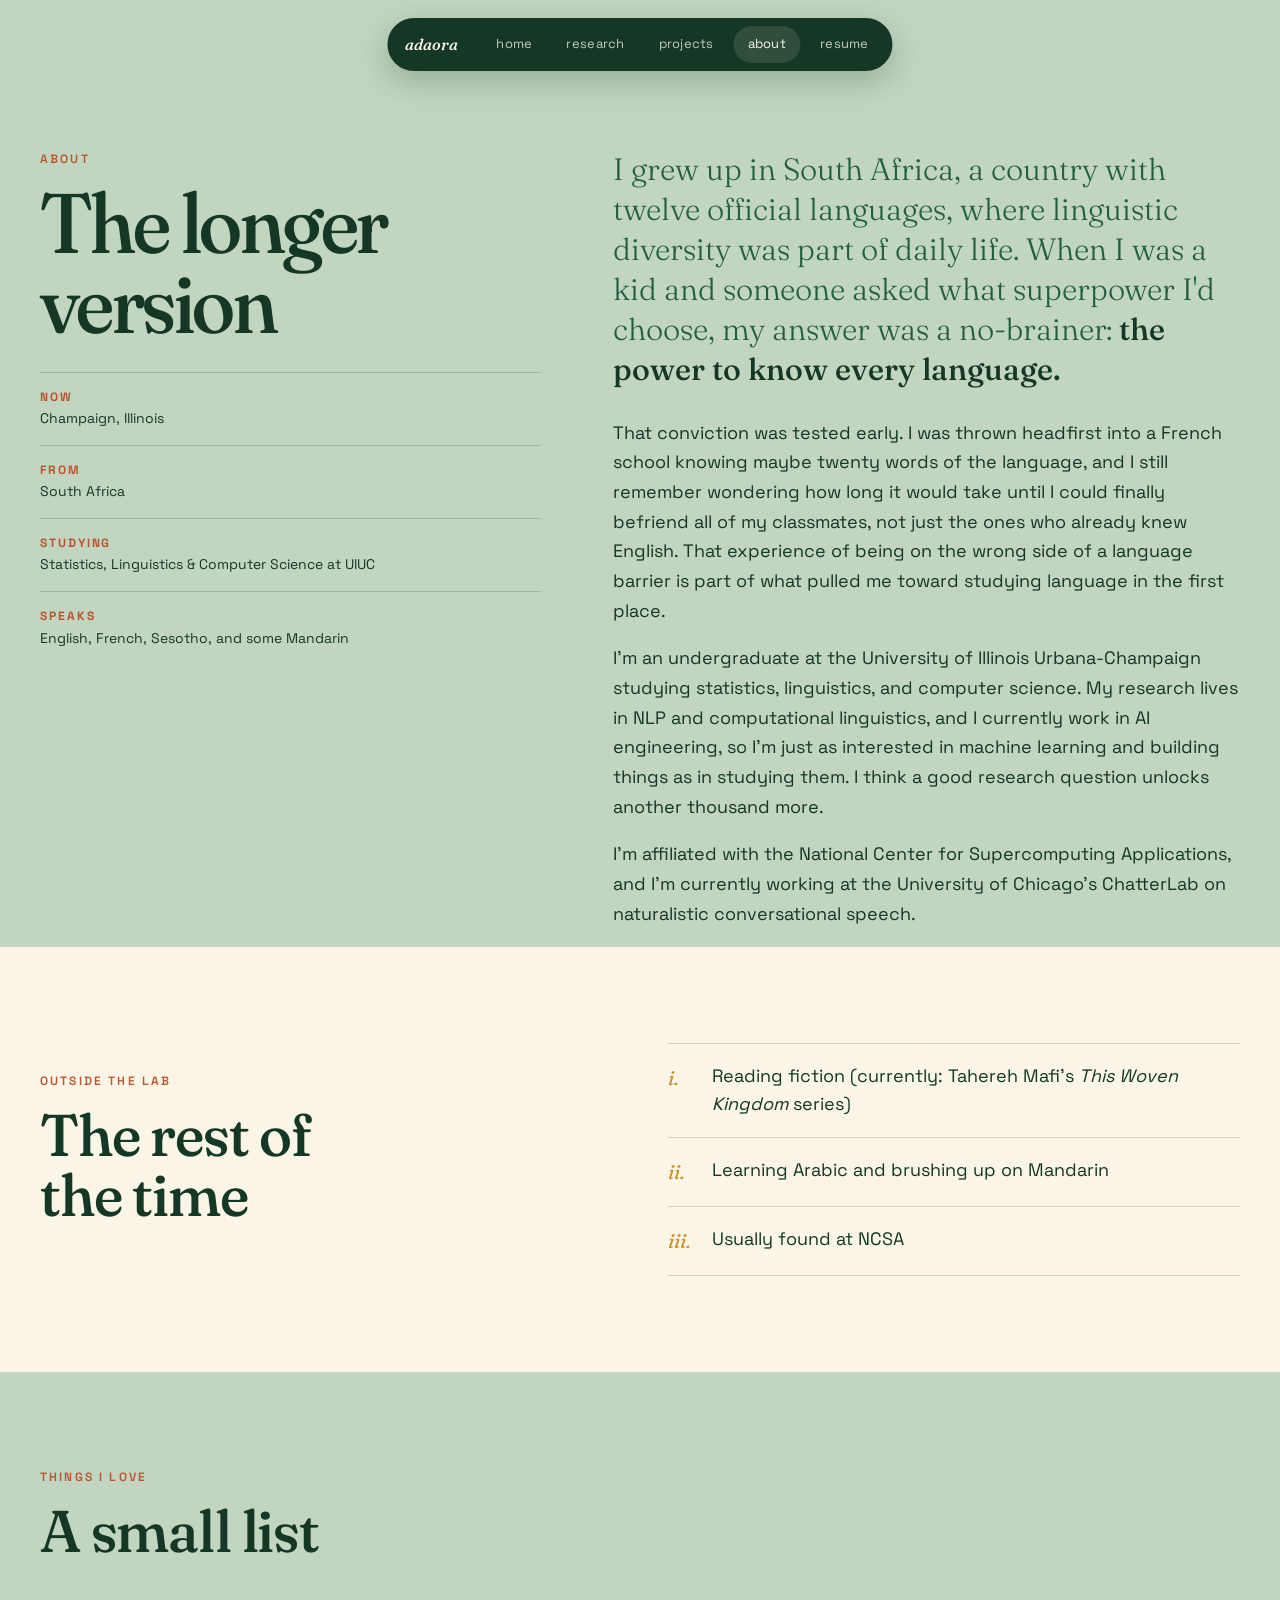
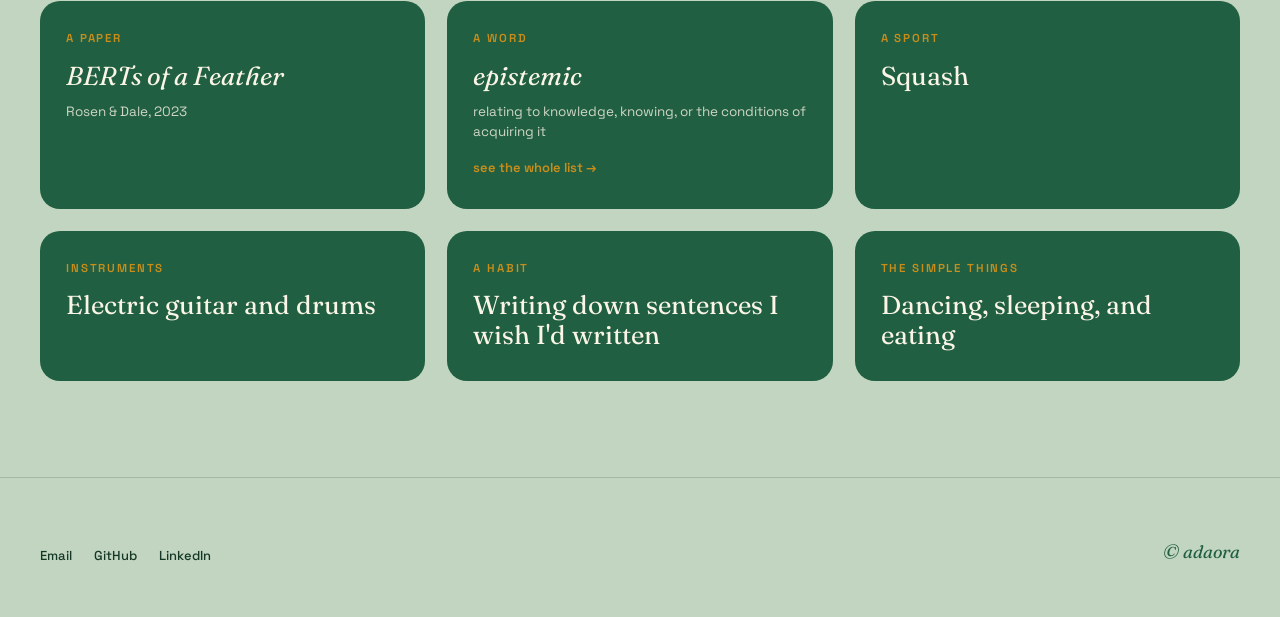
==== commit bf842c32: "Words and quotes page, hover hint arrow, favicon, about and resume updates" ====
--- a/about/index.html
+++ b/about/index.html
@@ -5,6 +5,9 @@
   <meta name="viewport" content="width=device-width, initial-scale=1.0">
   <title>About — Adaora Mbanefo</title>
   <meta name="description" content="Adaora Mbanefo is an undergraduate at UIUC. NLP, machine learning, AI engineering, and deep love of all things language.">
+  <link rel="icon" href="/favicon.svg" type="image/svg+xml">
+  <link rel="icon" href="/favicon-32.png" sizes="32x32" type="image/png">
+  <link rel="apple-touch-icon" href="/apple-touch-icon.png">
   <link rel="preconnect" href="https://fonts.googleapis.com">
   <link rel="stylesheet" href="https://fonts.googleapis.com/css2?family=Fraunces:ital,opsz,wght,SOFT,WONK@0,9..144,300..700,0..100,0..1;1,9..144,300..700,0..100,0..1&family=Space+Grotesk:wght@400;500;600&display=swap">
   <link rel="stylesheet" href="/style.css">
@@ -73,12 +76,14 @@
 .outside li{font-size:18px;padding:18px 0;border-top:1px solid rgba(20,55,38,.18);display:flex;gap:16px}
 .outside li:last-child{border-bottom:1px solid rgba(20,55,38,.18)}
 .outside li span{color:var(--mustard);font-family:var(--display);font-style:italic;font-size:20px;min-width:28px}
-.love{display:grid;grid-template-columns:repeat(4,1fr);gap:22px}
-.lcard{background:var(--forest);color:var(--cream);border-radius:20px;padding:30px 26px;min-height:220px;display:flex;flex-direction:column;justify-content:space-between;transition:.25s}
+.love{display:grid;grid-template-columns:repeat(3,1fr);gap:22px}
+a.lcard{text-decoration:none;color:var(--cream)}
+.lcard .more{display:block;font-size:13px;font-weight:600;color:var(--mustard);margin-top:16px;white-space:nowrap}
+.lcard{background:var(--forest);color:var(--cream);border-radius:20px;padding:28px 26px 30px;display:flex;flex-direction:column;justify-content:flex-start;transition:.25s}
 .lcard:hover{transform:translateY(-4px) rotate(-.6deg)}
 .lcard:nth-child(even):hover{transform:translateY(-4px) rotate(.6deg)}
 .lcard .k{font-size:11.5px;letter-spacing:.16em;text-transform:uppercase;color:var(--mustard);font-weight:600}
-.lcard .v{font-family:var(--display);font-weight:400;font-size:24px;line-height:1.15;margin-top:18px}
+.lcard .v{font-family:var(--display);font-weight:400;font-size:26px;line-height:1.15;margin-top:14px}
 .lcard .v small{display:block;font-family:var(--sans);font-size:13.5px;opacity:.8;margin-top:10px;line-height:1.5;font-weight:400}
 @media(max-width:900px){.about,.outside{grid-template-columns:1fr}.about .side{position:static}.love{grid-template-columns:1fr 1fr}}
   </style>
@@ -102,8 +107,8 @@
     </div>
     <div class="prose rv d1">
       <p>I grew up in South Africa, a country with twelve official languages, where linguistic diversity was part of daily life. When I was a kid and someone asked what superpower I'd choose, my answer was a no-brainer: <b>the power to know every language.</b></p>
-      <p>That conviction was tested early. I was thrown headfirst into a French school not knowing a word of the language, and I still remember wondering how long it would take until I could finally talk to all of my classmates, not just the ones who already knew English. That experience of being on the wrong side of a language barrier is part of what pulled me toward studying language in the first place.</p>
-      <p>I'm an undergraduate at the University of Illinois Urbana-Champaign studying statistics, linguistics, and computer science. My research lives in NLP and computational linguistics, but I'm equally interested in machine learning and AI engineering. I think a good research question unlocks another thousand more.</p>
+      <p>That conviction was tested early. I was thrown headfirst into a French school knowing maybe twenty words of the language, and I still remember wondering how long it would take until I could finally befriend all of my classmates, not just the ones who already knew English. That experience of being on the wrong side of a language barrier is part of what pulled me toward studying language in the first place.</p>
+      <p>I'm an undergraduate at the University of Illinois Urbana-Champaign studying statistics, linguistics, and computer science. My research lives in NLP and computational linguistics, and I currently work in AI engineering, so I'm just as interested in machine learning and building things as in studying them. I think a good research question unlocks another thousand more.</p>
       <p>I'm affiliated with the National Center for Supercomputing Applications, and I'm currently working at the University of Chicago's ChatterLab on naturalistic conversational speech.</p>
     </div>
   </div>
@@ -129,9 +134,11 @@
     <h2 class="rv d1" style="margin-bottom:40px">A small list</h2>
     <div class="love">
       <div class="lcard rv"><div class="k">a paper</div><div class="v"><em>BERTs of a Feather</em><small>Rosen &amp; Dale, 2023</small></div></div>
-      <div class="lcard rv d1"><div class="k">a word</div><div class="v"><em>epistemic</em><small>relating to knowledge, knowing, or the conditions of acquiring it</small></div></div>
-      <div class="lcard rv d2"><div class="k">a language</div><div class="v">ASL<small>American Sign Language</small></div></div>
-      <div class="lcard rv d3"><div class="k">a habit</div><div class="v">Writing down sentences I wish I'd written</div></div>
+      <a class="lcard rv d1" href="/words/"><div class="k">a word</div><div class="v"><em>epistemic</em><small>relating to knowledge, knowing, or the conditions of acquiring it</small></div><span class="more">see the whole list →</span></a>
+      <div class="lcard rv d2"><div class="k">a sport</div><div class="v">Squash</div></div>
+      <div class="lcard rv d3"><div class="k">instruments</div><div class="v">Electric guitar and drums</div></div>
+      <div class="lcard rv"><div class="k">a habit</div><div class="v">Writing down sentences I wish I'd written</div></div>
+      <div class="lcard rv d1"><div class="k">the simple things</div><div class="v">Dancing, sleeping, and eating</div></div>
     </div>
   </div>
 </section>
--- a/style.css
+++ b/style.css
@@ -111,3 +111,23 @@
 h2{margin-bottom:22px}
 .split{gap:56px}
 section{padding:96px 0}
+
+/* "me" annotation on the figure */
+.fig{position:relative}
+.me-note{position:absolute;left:6%;top:-13%;display:flex;align-items:flex-start;gap:6px;pointer-events:none;z-index:2}
+.me-note span{font-family:var(--display);font-style:italic;font-size:24px;color:var(--rust);line-height:1;margin-top:12px;white-space:nowrap}
+.me-note span small{font-family:var(--sans);font-style:normal;font-size:12px;letter-spacing:.08em;text-transform:uppercase;font-weight:600;opacity:.85;margin-left:4px}
+.me-note .squig{width:90px;height:70px;margin-top:14px}
+.me-note .squig path{stroke-dasharray:160;stroke-dashoffset:160;animation:draw 1.1s .9s ease-out forwards}
+.me-note .squig path+path{stroke-dasharray:40;stroke-dashoffset:40;animation:draw .35s 1.9s ease-out forwards}
+@keyframes draw{to{stroke-dashoffset:0}}
+
+/* word strip */
+.wordrow{width:100%;display:grid;grid-template-columns:minmax(260px,auto) 1fr auto;gap:56px;align-items:center}
+.wordrow .wdef{font-size:17px;margin:0;max-width:36ch}
+.wordrow .wword{font-family:var(--display);font-weight:300;font-size:clamp(40px,4.6vw,64px);line-height:1;color:var(--forest);letter-spacing:-.02em;text-align:left}
+.wordrow .wword em{display:block;font-family:var(--sans);font-style:normal;font-size:13px;letter-spacing:.14em;text-transform:uppercase;color:var(--rust);font-weight:600;margin-top:10px}
+.wordrow .wlinks{display:flex;flex-direction:column;gap:12px;align-items:flex-start}
+.wordrow .again{background:none;border:1.5px solid var(--forest);color:var(--forest);border-radius:999px;padding:7px 13px;font:600 13px var(--sans);cursor:pointer;transition:.2s}
+.wordrow .again:hover{background:var(--forest);color:var(--cream)}
+@media(max-width:900px){.wordrow{grid-template-columns:1fr}.wordrow .wword{text-align:left}.me-note{display:none}}
